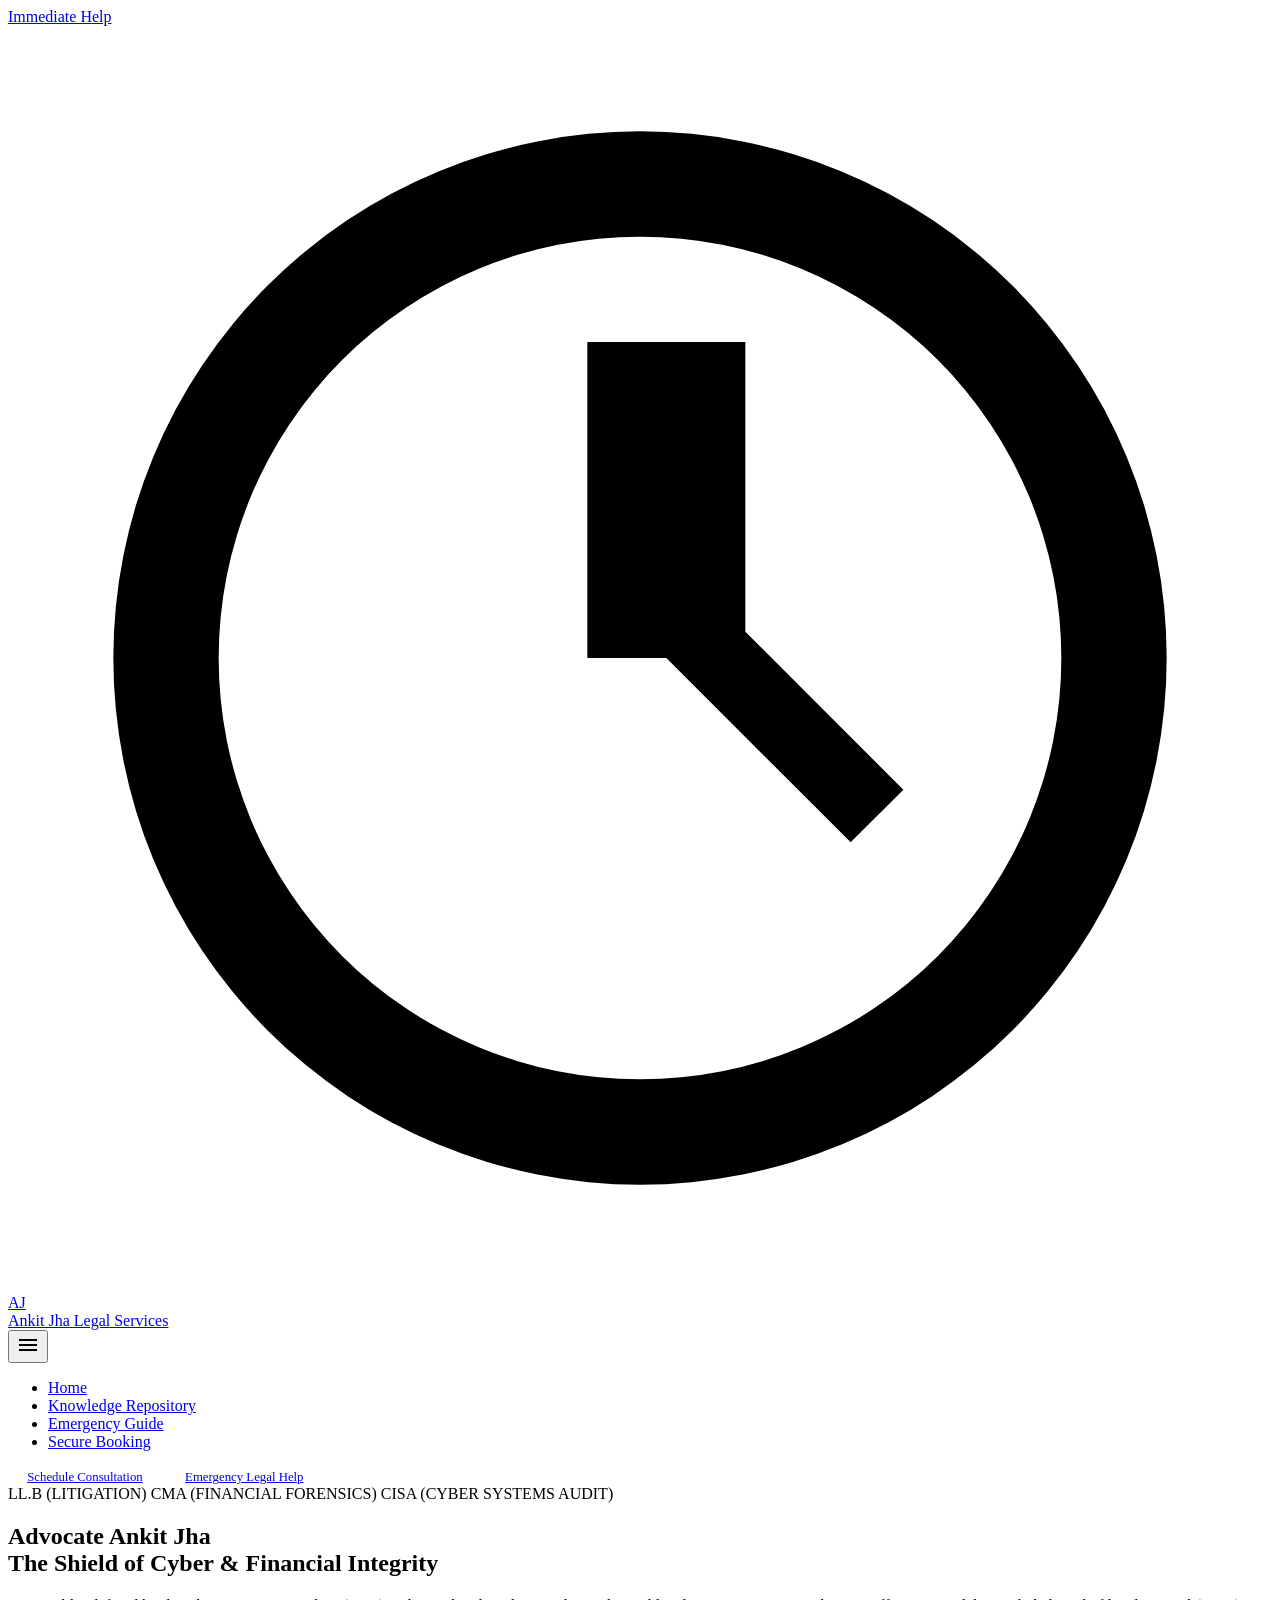
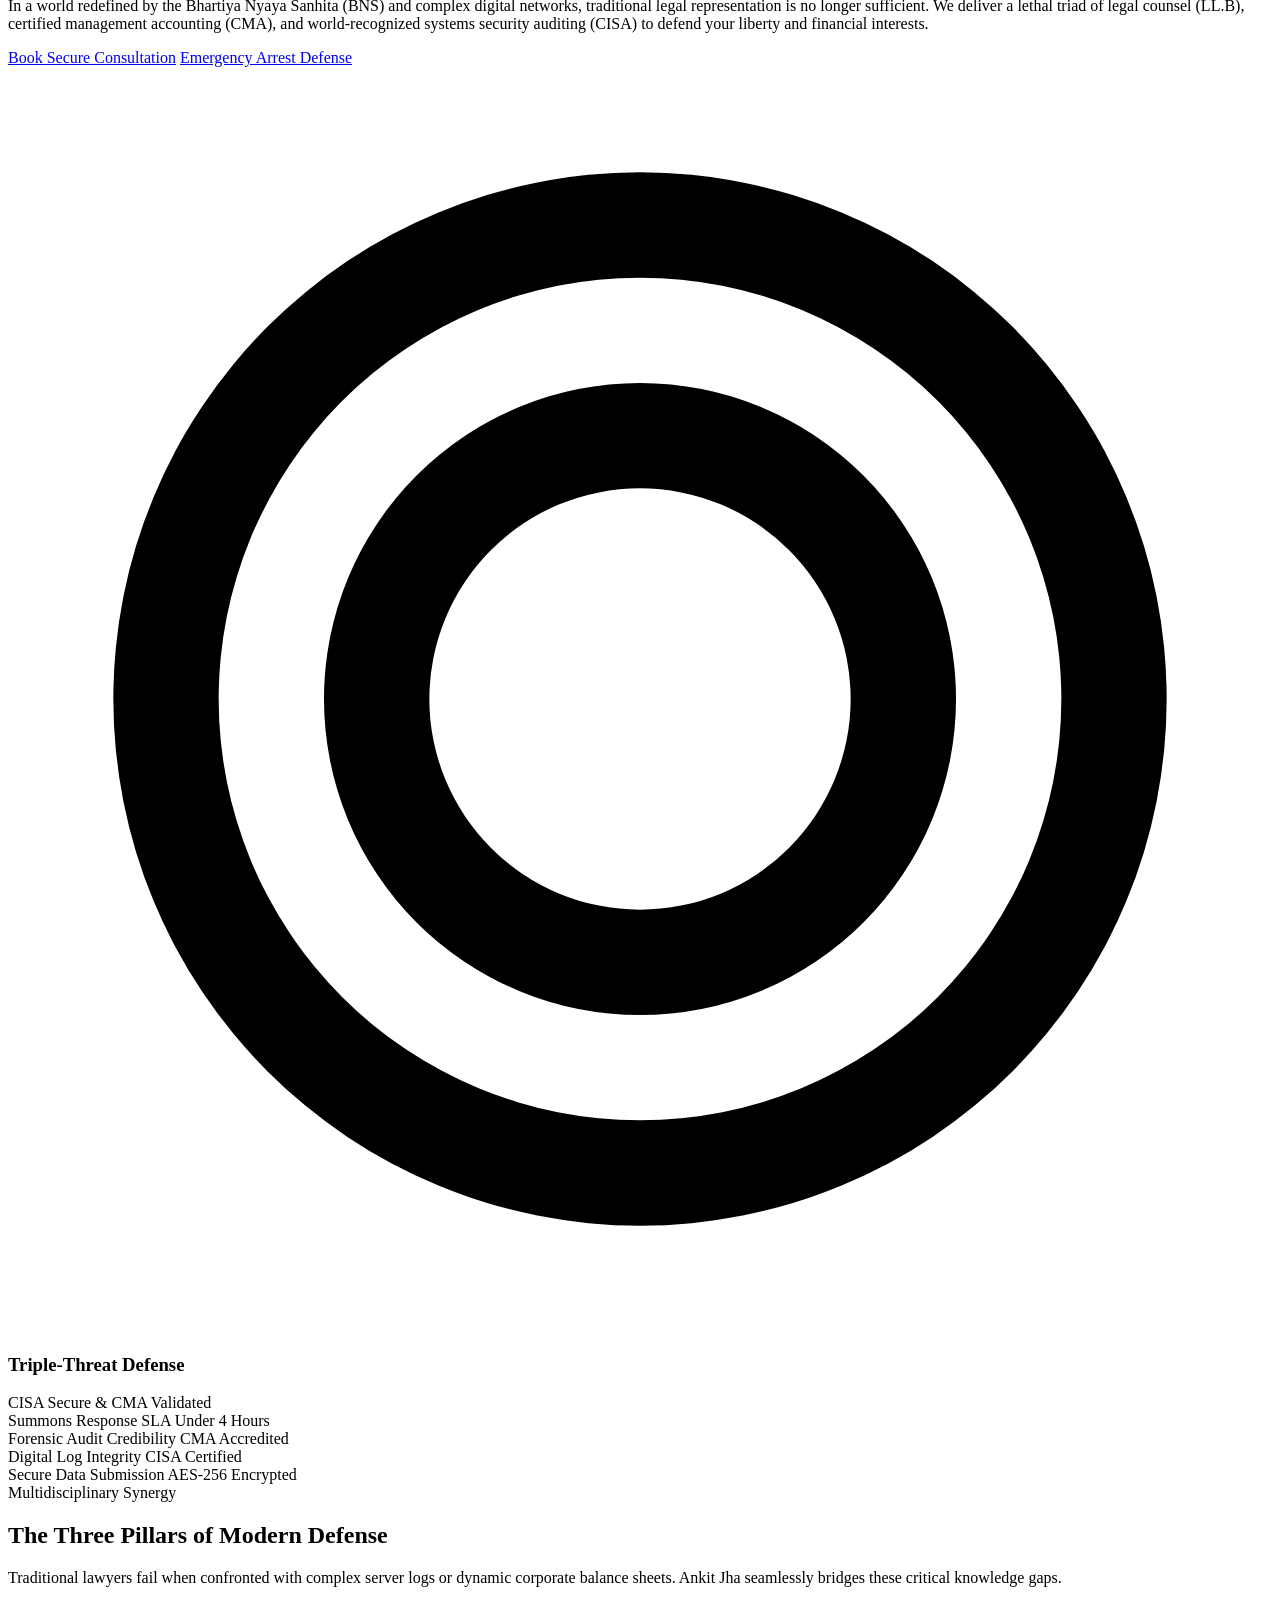
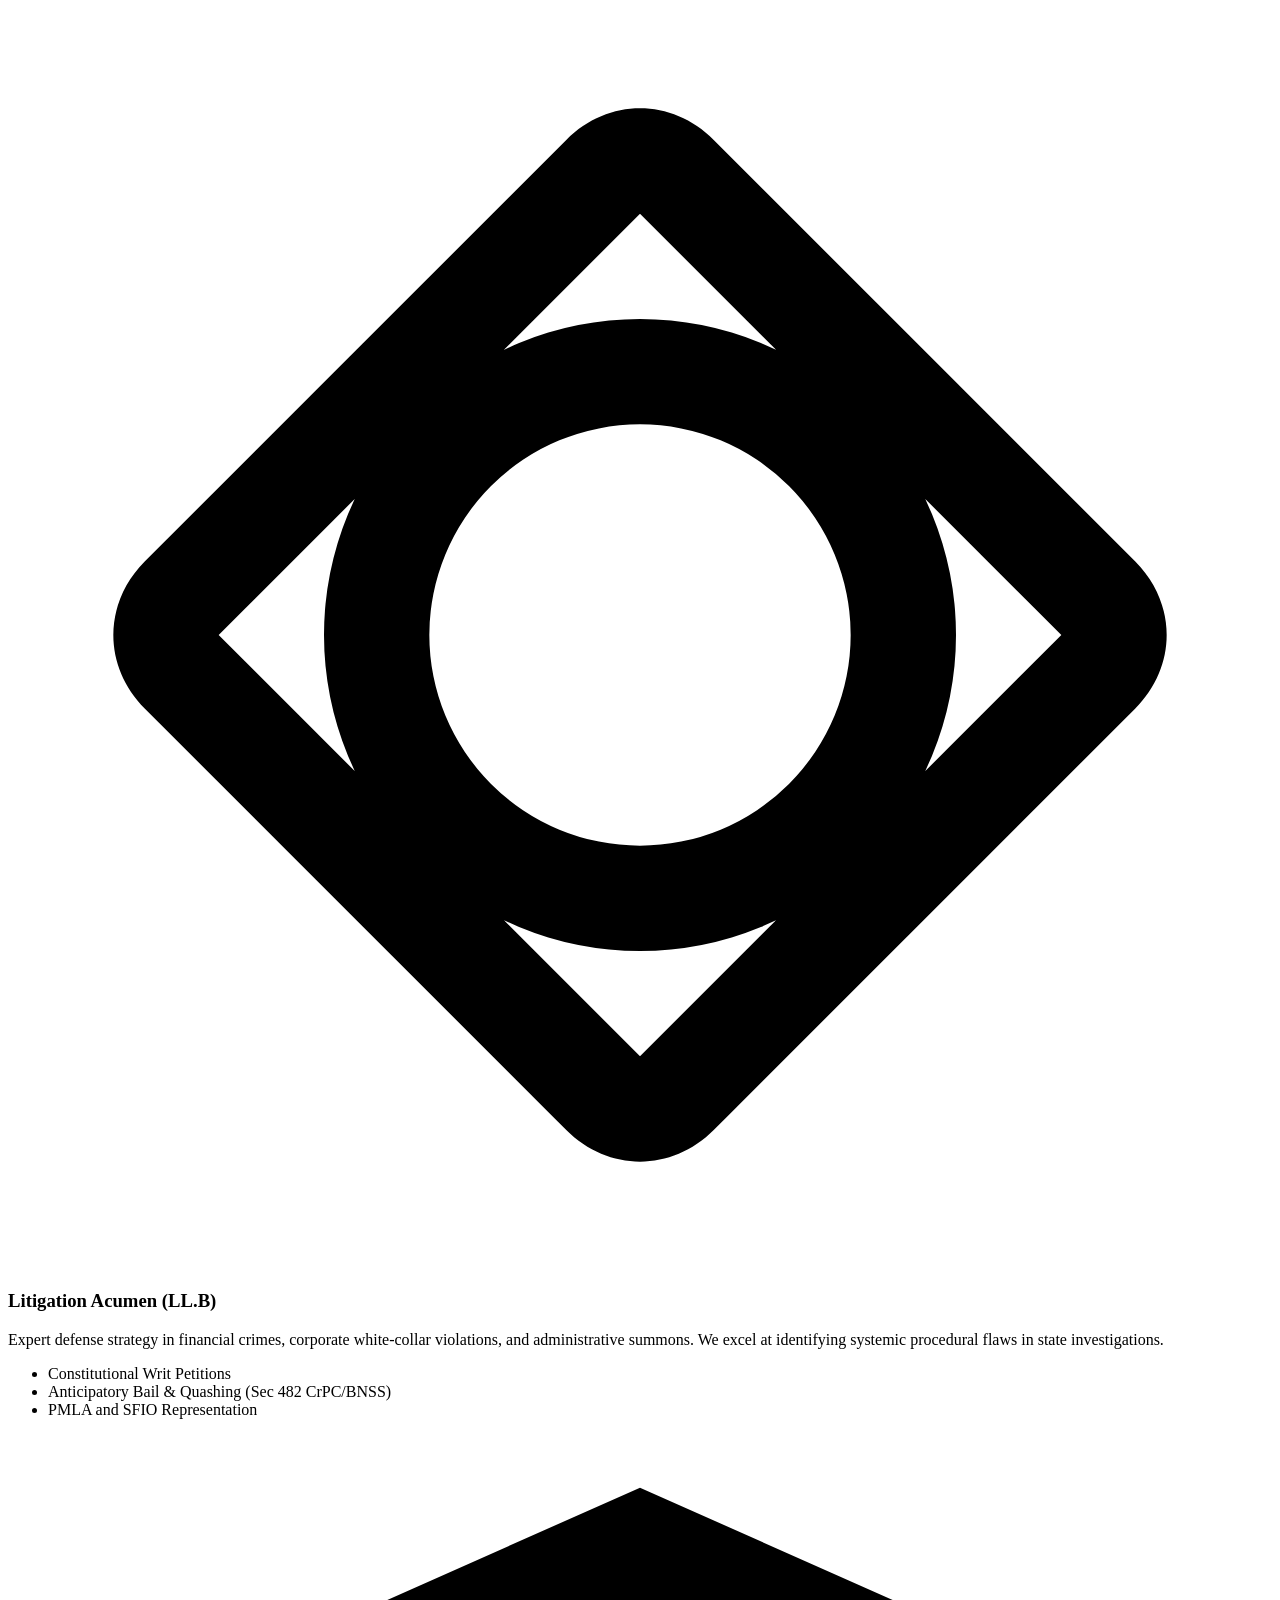
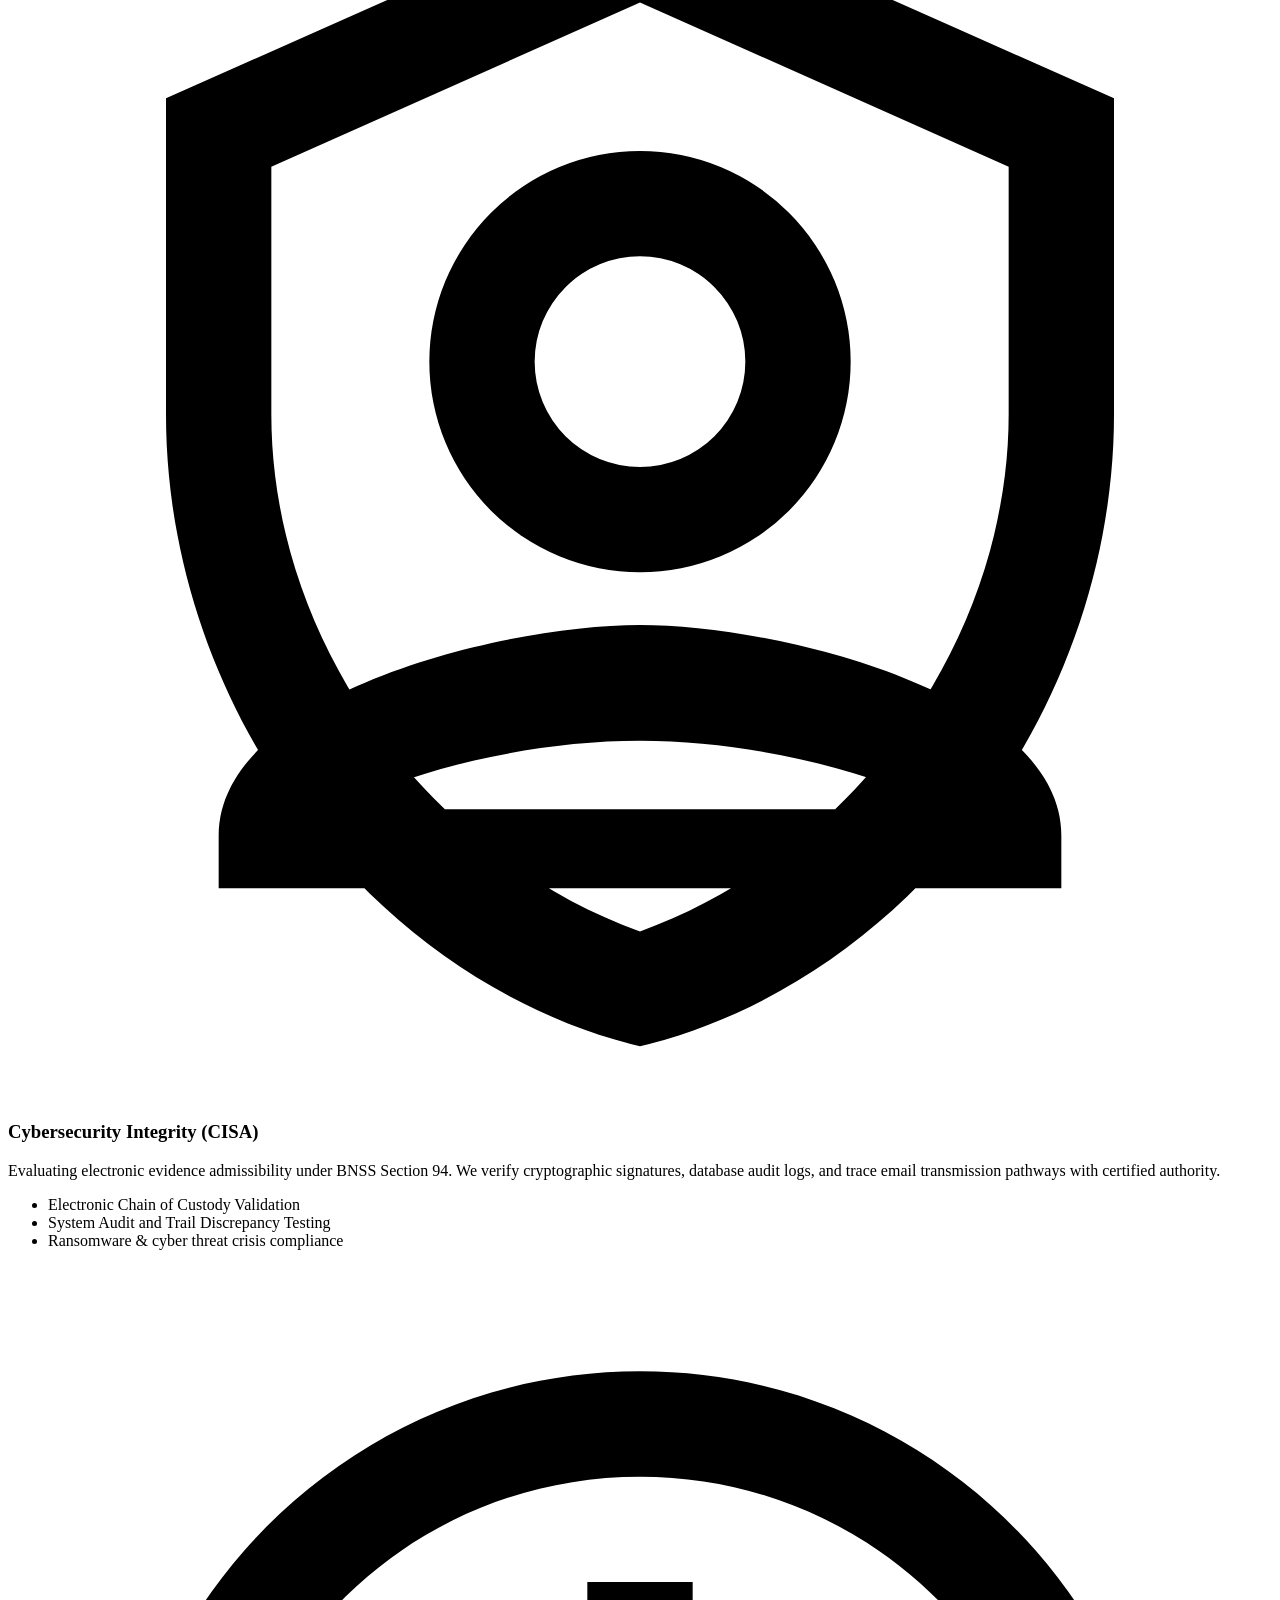
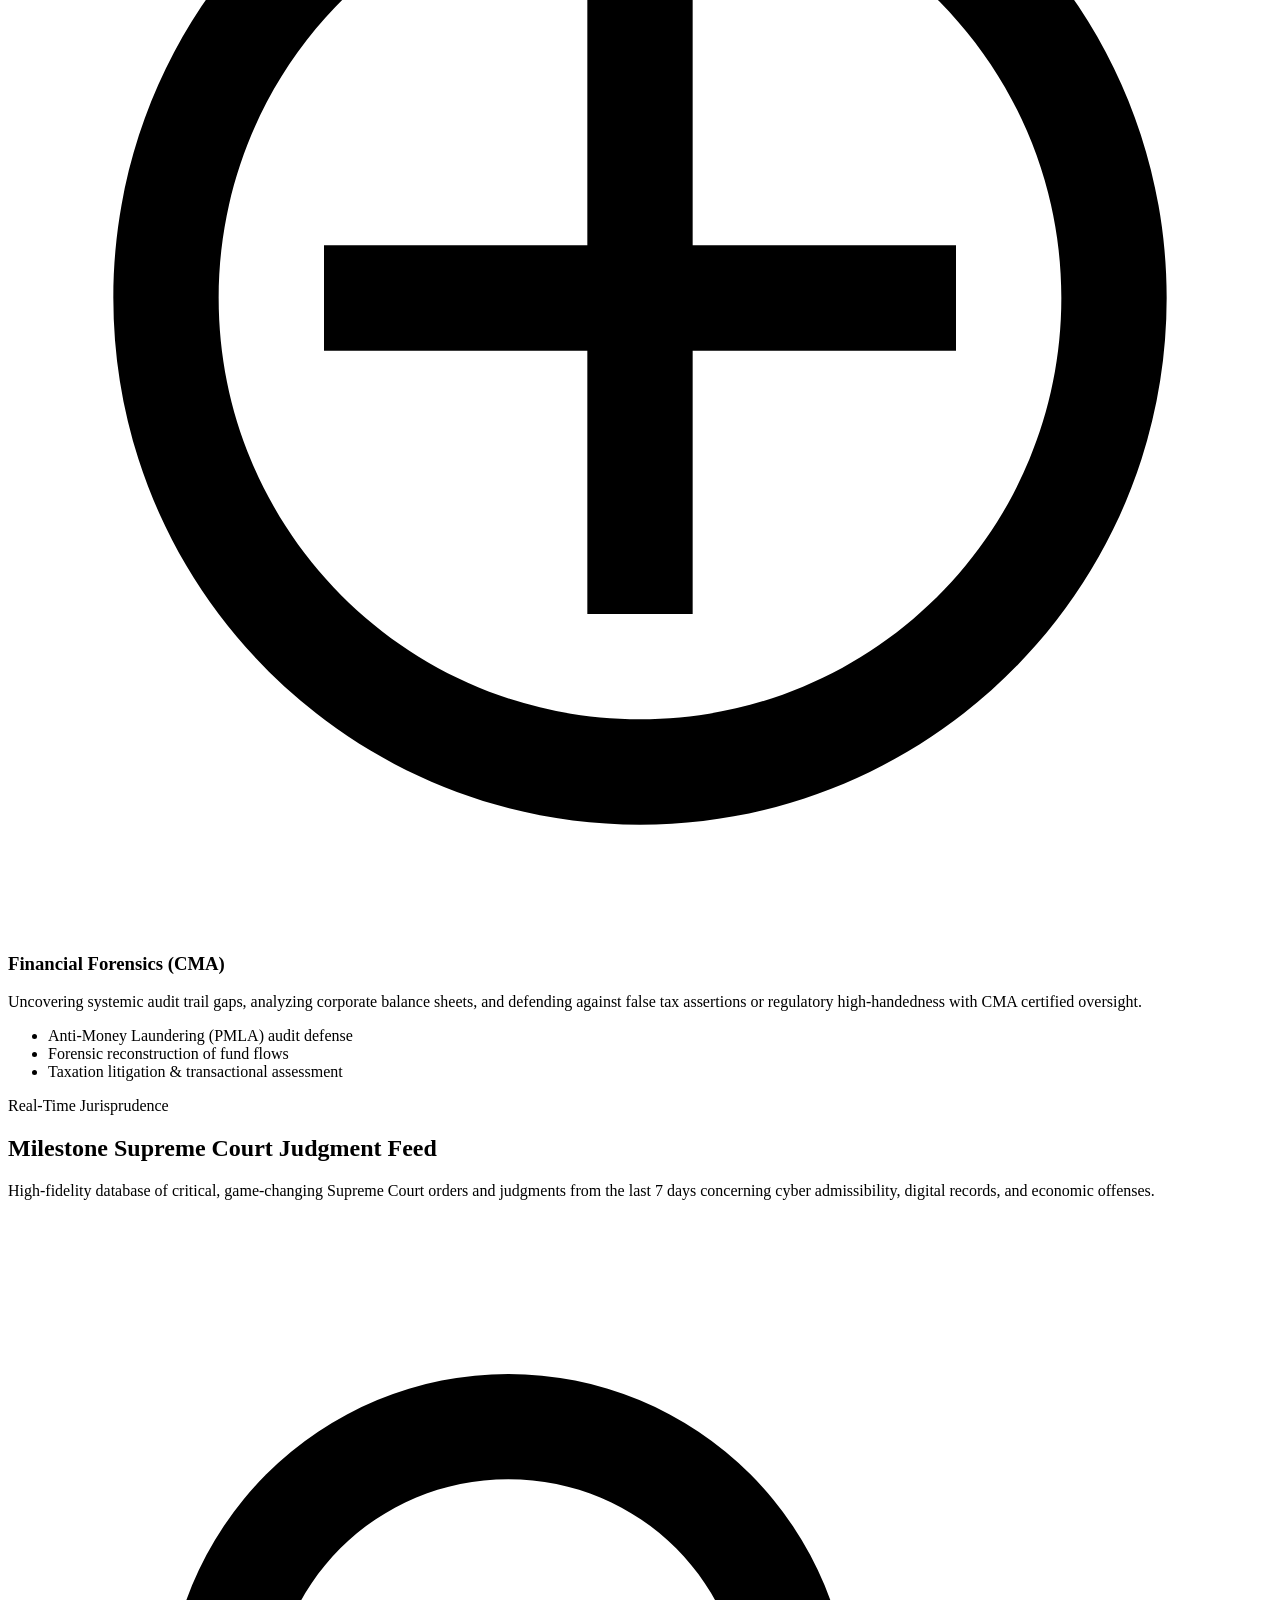
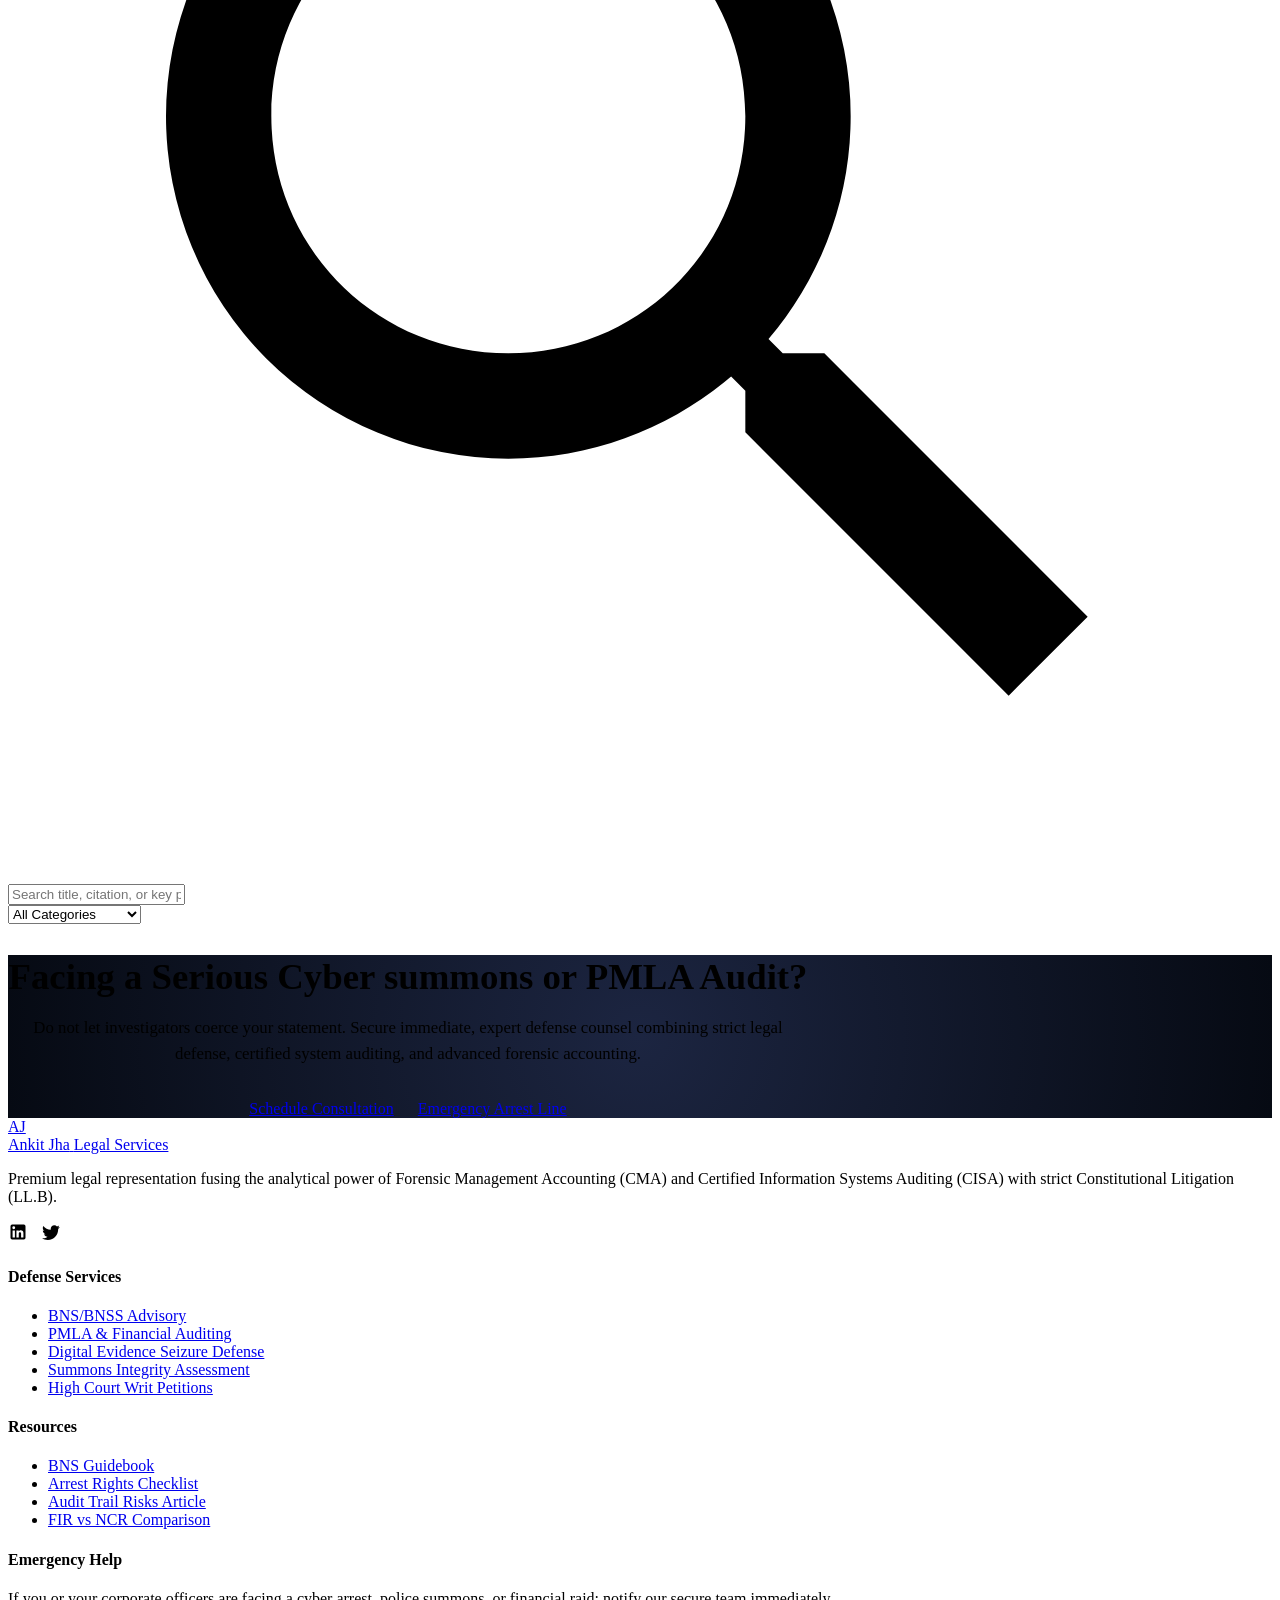
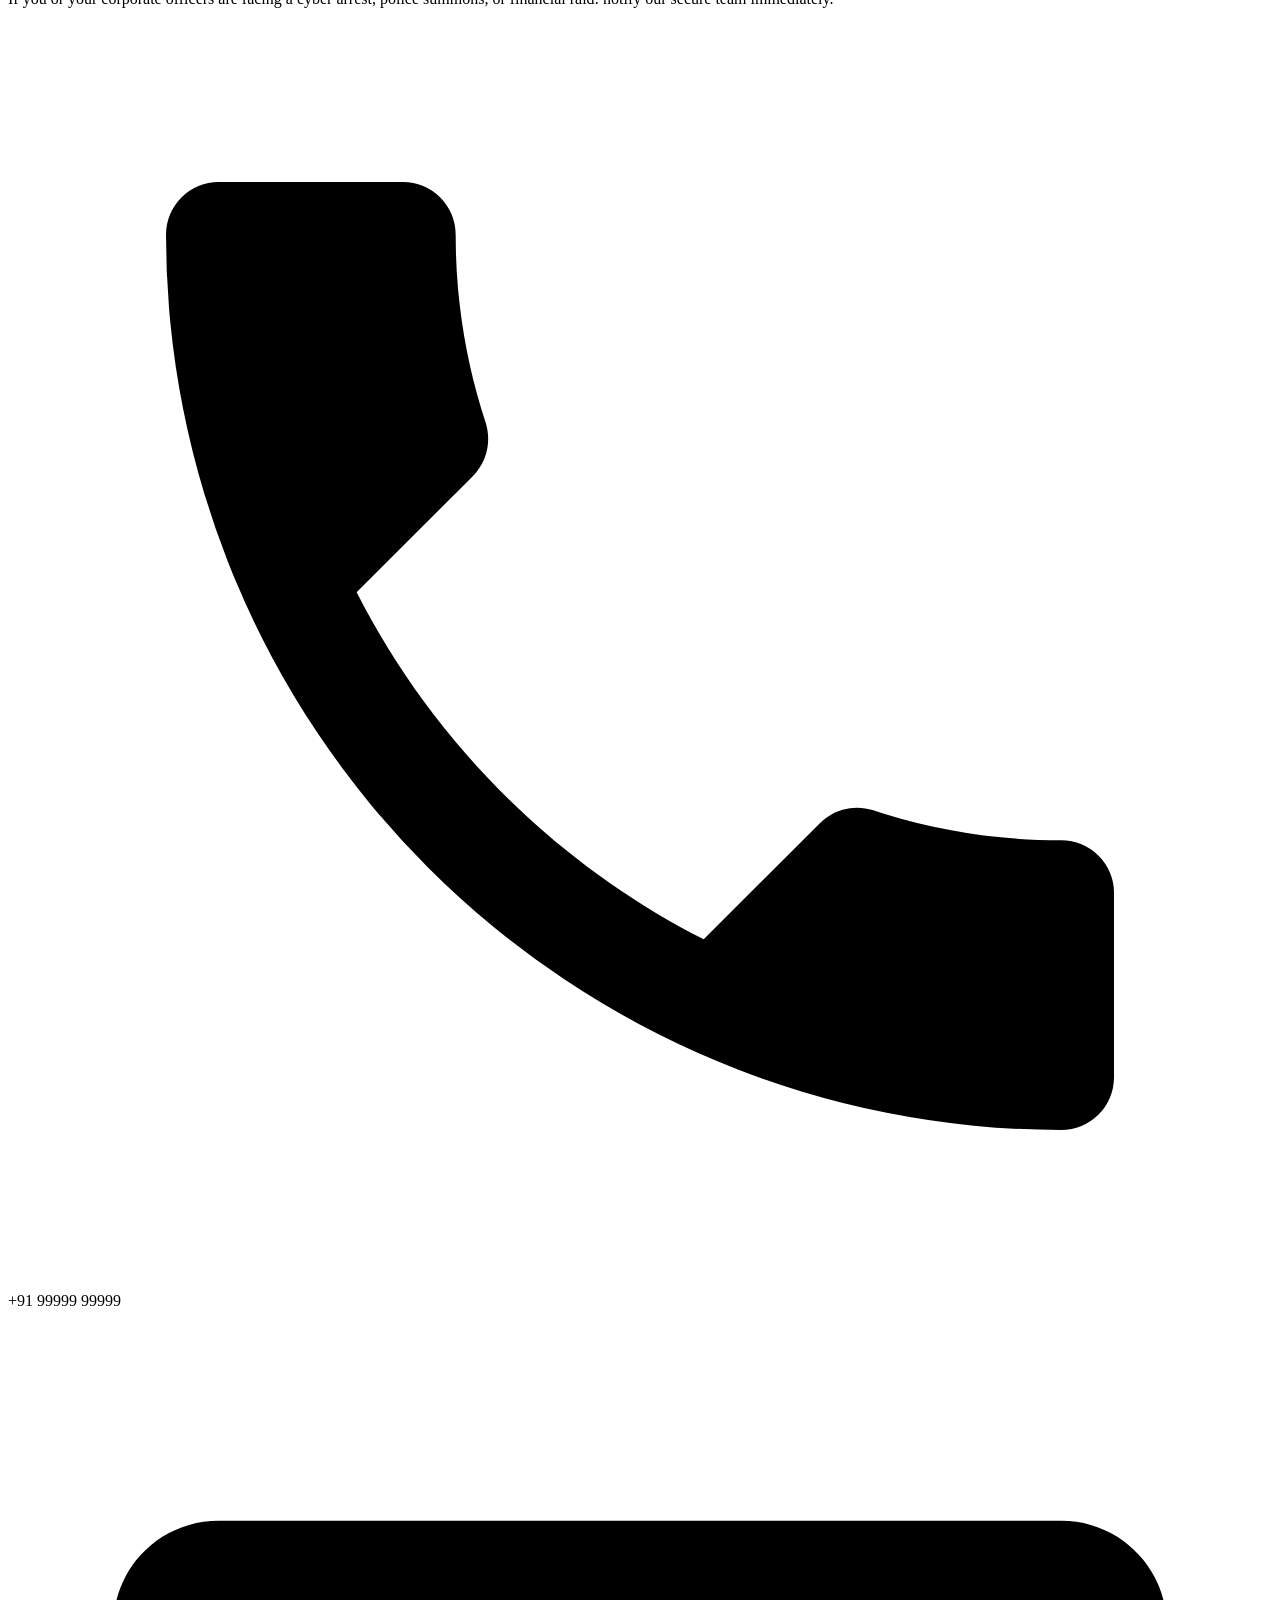
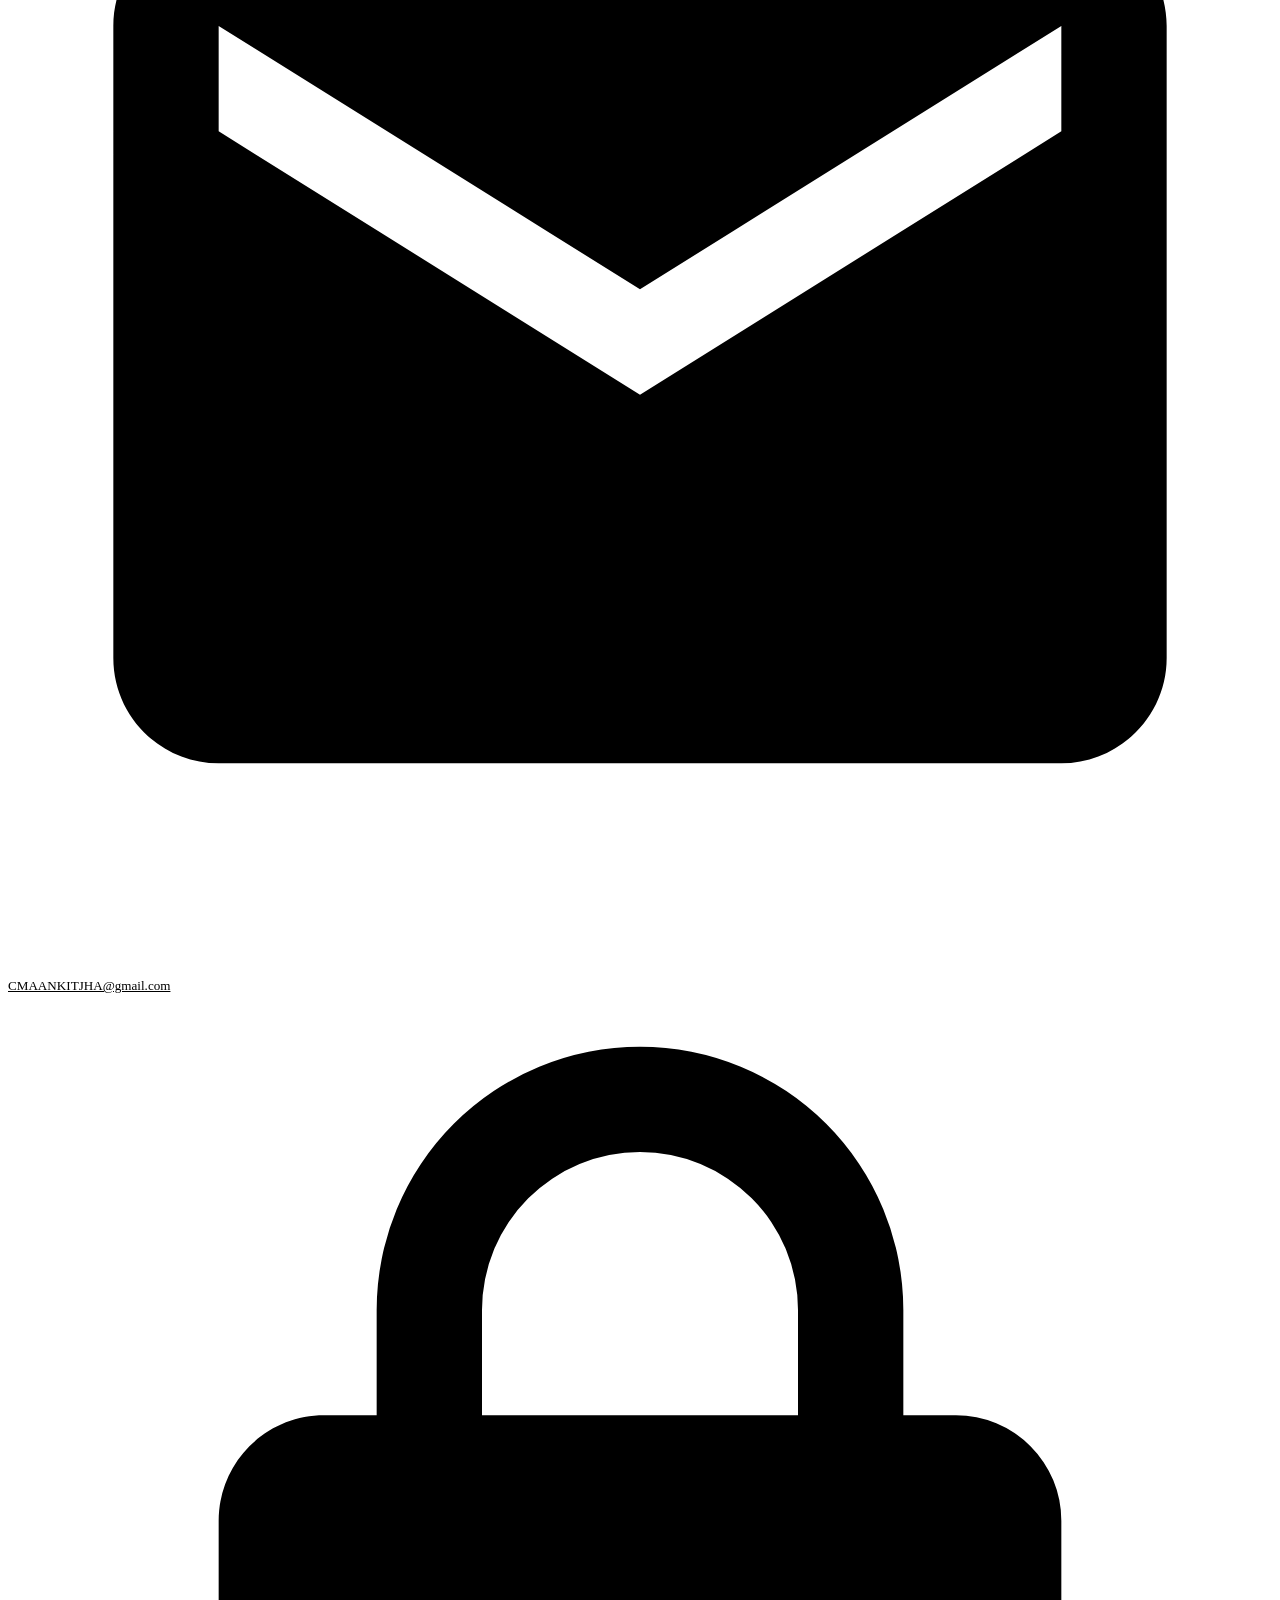
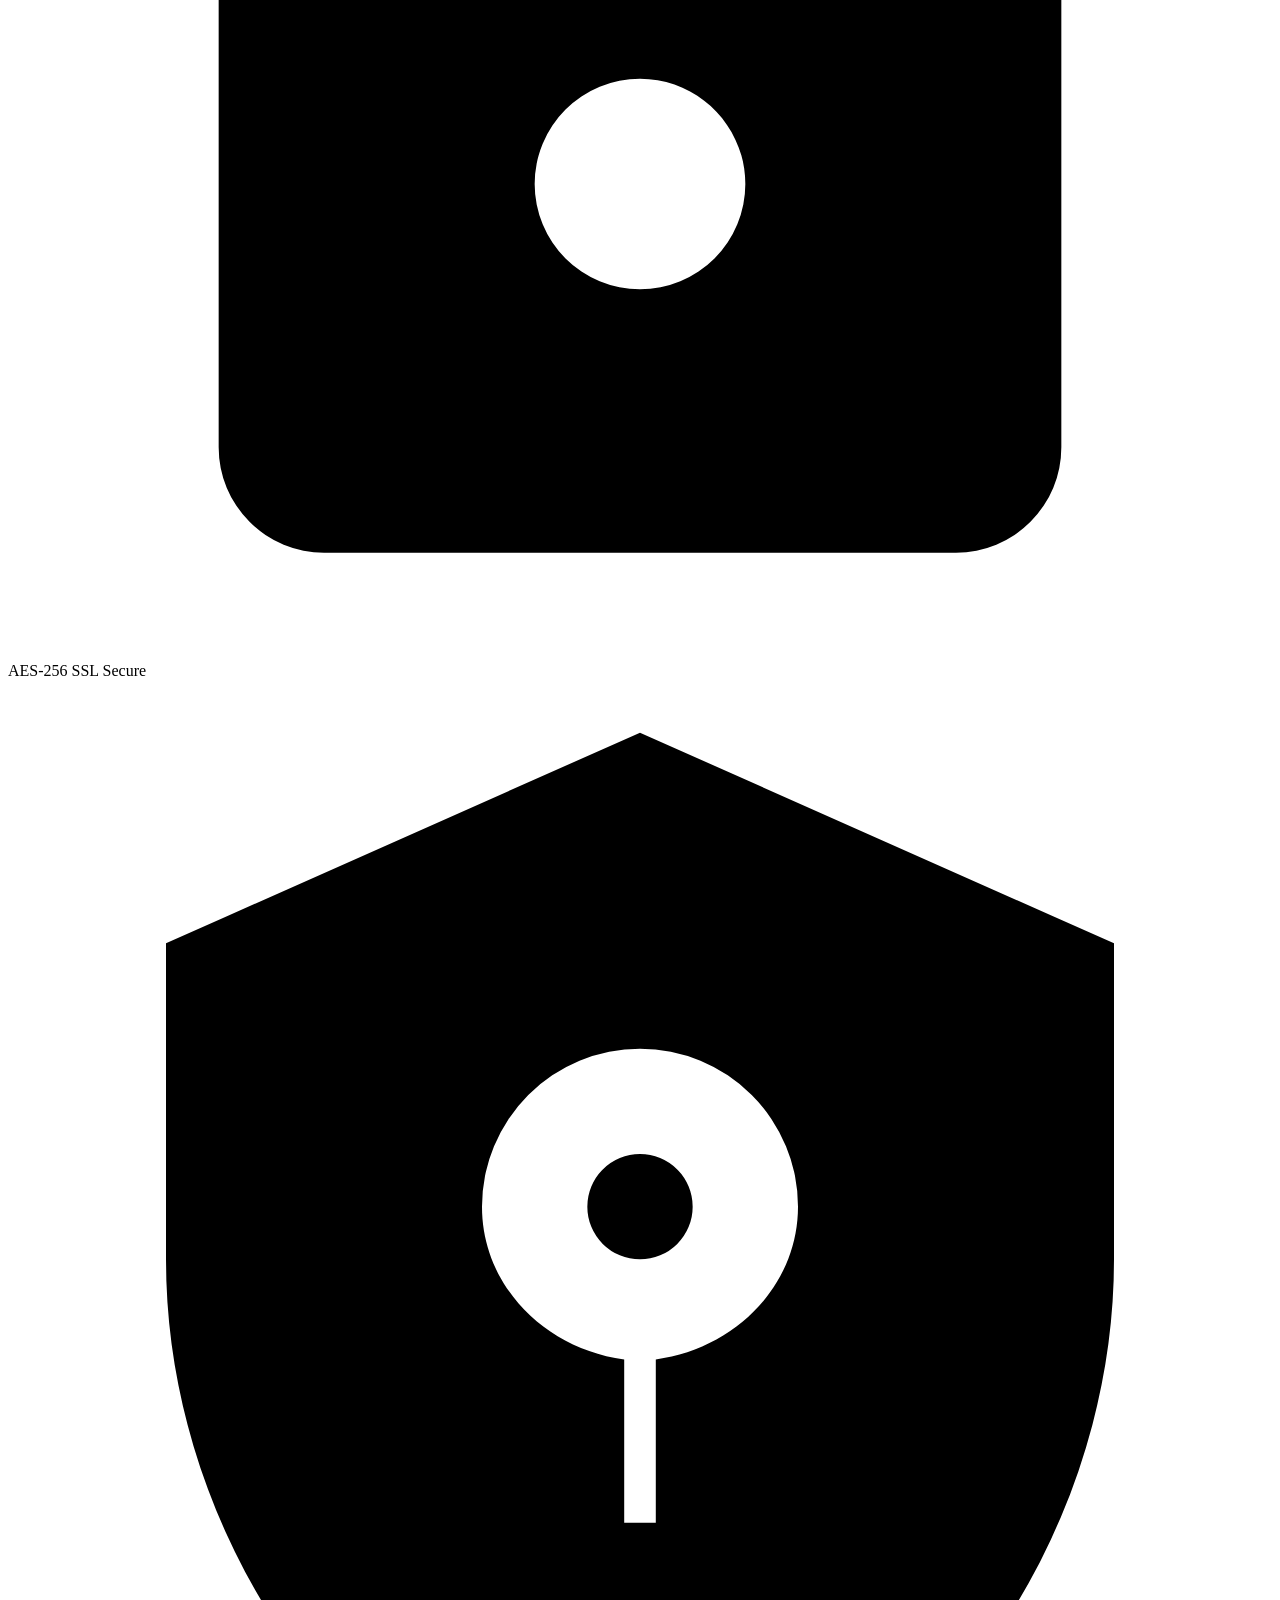
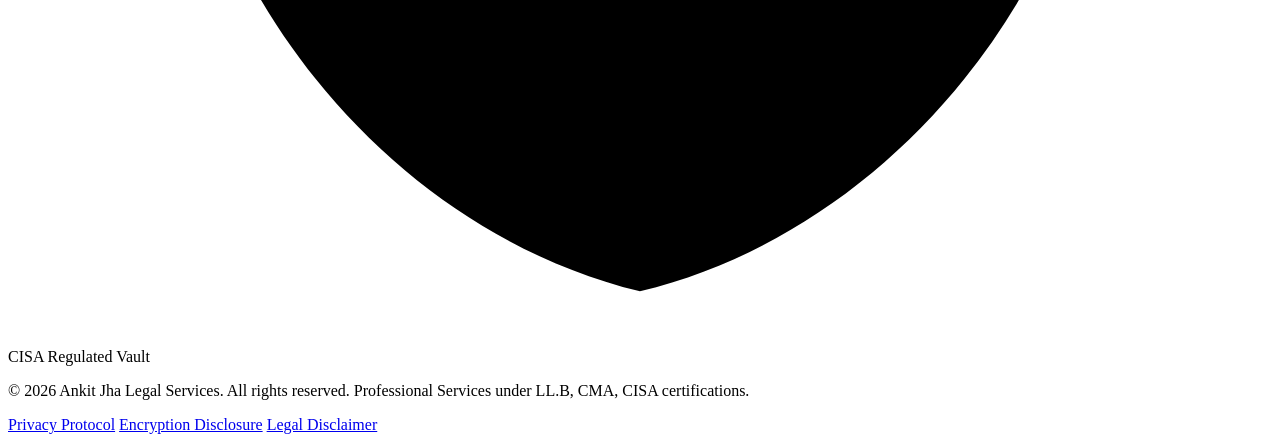
==== index.html @ 0c13d813 "Add files via upload" ====
<!DOCTYPE html>
<html lang="en">
<head>
  <meta charset="UTF-8">
  <meta name="viewport" content="width=device-width, initial-scale=1.0">
  <title>Ankit Jha Legal Services | Multidisciplinary Cyber & Financial Defense</title>
  <meta name="description" content="Premium legal counsel bridging litigation expertise, financial forensic accounting, and high-level cybersecurity compliance (LL.B, CMA, CISA). Specializing in BNS/BNSS, economic offenses, and digital evidence.">
  <link rel="stylesheet" href="assets/css/variables.css">
  <link rel="stylesheet" href="assets/css/styles.css">
</head>
<body>

  <!-- Floating Emergency Panic Button -->
  <a href="emergency.html" class="floating-panic-button" aria-label="Emergency Legal Help">
    <span class="panic-tooltip">Immediate Help</span>
    <svg viewBox="0 0 24 24"><path d="M12,2A10,10 0 0,0 2,12A10,10 0 0,0 12,22A10,10 0 0,0 22,12A10,10 0 0,0 12,2M12,4A8,8 0 0,1 20,12A8,8 0 0,1 12,20A8,8 0 0,1 4,12A8,8 0 0,1 12,4M11,6V12H12.5L16,15.5L17,14.5L14,11.5V6H11Z"/></svg>
  </a>

  <!-- Sticky Header -->
  <header class="site-header">
    <div class="header-container">
      <a href="index.html" class="brand">
        <div class="brand-crest">AJ</div>
        <div class="brand-text">
          <span class="brand-name">Ankit Jha</span>
          <span class="brand-subtext">Legal Services</span>
        </div>
      </a>

      <button class="menu-toggle" aria-label="Toggle Navigation">
        <svg viewBox="0 0 24 24" style="width:24px;height:24px;fill:currentColor"><path d="M3,6H21V8H3V6M3,11H21V13H3V11M3,16H21V18H3V16Z"/></svg>
      </button>

      <ul class="nav-menu">
        <li><a href="index.html" class="nav-link active">Home</a></li>
        <li><a href="resources.html" class="nav-link">Knowledge Repository</a></li>
        <li><a href="emergency.html" class="nav-link">Emergency Guide</a></li>
        <li><a href="contact.html" class="nav-link">Secure Booking</a></li>
      </ul>

      <div class="header-cta">
        <a href="contact.html" class="btn btn-outline" style="padding: 0.6rem 1.2rem; font-size: 0.8rem;">Schedule Consultation</a>
        <a href="emergency.html" class="btn btn-emergency" style="padding: 0.6rem 1.2rem; font-size: 0.8rem;">Emergency Legal Help</a>
      </div>
    </div>
  </header>

  <!-- Hero Section -->
  <section class="hero">
    <div class="hero-grid">
      <div class="hero-content">
        <div class="hero-credentials">
          <span class="credential-tag">LL.B (LITIGATION)</span>
          <span class="credential-tag cma">CMA (FINANCIAL FORENSICS)</span>
          <span class="credential-tag">CISA (CYBER SYSTEMS AUDIT)</span>
        </div>
        <h1>Advocate Ankit Jha<br><span class="highlight">The Shield of Cyber & Financial Integrity</span></h1>
        <p class="hero-tagline">
          In a world redefined by the Bhartiya Nyaya Sanhita (BNS) and complex digital networks, traditional legal representation is no longer sufficient. We deliver a lethal triad of legal counsel (LL.B), certified management accounting (CMA), and world-recognized systems security auditing (CISA) to defend your liberty and financial interests.
        </p>
        <div class="hero-ctas">
          <a href="contact.html" class="btn btn-gold">Book Secure Consultation</a>
          <a href="emergency.html" class="btn btn-outline">Emergency Arrest Defense</a>
        </div>
      </div>

      <div class="hero-badge-panel">
        <div class="badge-card">
          <div class="badge-seal">
            <svg viewBox="0 0 24 24">
              <path d="M12,2A10,10 0 0,0 2,12A10,10 0 0,0 12,22A10,10 0 0,0 22,12A10,10 0 0,0 12,2M12,4A8,8 0 0,1 20,12A8,8 0 0,1 12,20A8,8 0 0,1 4,12A8,8 0 0,1 12,4M12,6A6,6 0 0,0 6,12A6,6 0 0,0 12,18A6,6 0 0,0 18,12A6,6 0 0,0 12,6M12,8A4,4 0 0,1 16,12A4,4 0 0,1 12,16A4,4 0 0,1 8,12A4,4 0 0,1 12,8Z"/>
            </svg>
            <h3 class="badge-title">Triple-Threat Defense</h3>
            <span class="badge-subtitle">CISA Secure & CMA Validated</span>
          </div>
          <div class="badge-metrics">
            <div class="metric-row">
              <span class="metric-label">Summons Response SLA</span>
              <span class="metric-value cyan-glow">Under 4 Hours</span>
            </div>
            <div class="metric-row">
              <span class="metric-label">Forensic Audit Credibility</span>
              <span class="metric-value">CMA Accredited</span>
            </div>
            <div class="metric-row">
              <span class="metric-label">Digital Log Integrity</span>
              <span class="metric-value">CISA Certified</span>
            </div>
            <div class="metric-row">
              <span class="metric-label">Secure Data Submission</span>
              <span class="metric-value cyan-glow">AES-256 Encrypted</span>
            </div>
          </div>
        </div>
      </div>
    </div>
  </section>

  <!-- The Synergy Shield Section -->
  <section class="section-padding container">
    <div class="section-header">
      <span class="section-subtitle">Multidisciplinary Synergy</span>
      <h2 class="section-title">The Three Pillars of Modern Defense</h2>
      <p class="section-desc">Traditional lawyers fail when confronted with complex server logs or dynamic corporate balance sheets. Ankit Jha seamlessly bridges these critical knowledge gaps.</p>
    </div>

    <div class="synergy-grid">
      <!-- Pillar 1 -->
      <div class="synergy-card">
        <div class="synergy-icon">
          <svg viewBox="0 0 24 24"><path d="M12,2C11.5,2 11,2.2 10.6,2.6L2.6,10.6C1.8,11.4 1.8,12.6 2.6,13.4L10.6,21.4C11,21.8 11.5,22 12,22C12.5,22 13,21.8 13.4,21.4L21.4,13.4C22.2,12.6 22.2,11.4 21.4,10.6L13.4,2.6C13,2.2 12.5,2 12,2M12,4L20,12L12,20L4,12L12,4M12,6A6,6 0 0,0 6,12A6,6 0 0,0 12,18A6,6 0 0,0 18,12A6,6 0 0,0 12,6M12,8A4,4 0 0,1 16,12A4,4 0 0,1 12,16A4,4 0 0,1 8,12A4,4 0 0,1 12,8Z"/></svg>
        </div>
        <h3>Litigation Acumen (LL.B)</h3>
        <p>Expert defense strategy in financial crimes, corporate white-collar violations, and administrative summons. We excel at identifying systemic procedural flaws in state investigations.</p>
        <ul class="synergy-list">
          <li>Constitutional Writ Petitions</li>
          <li>Anticipatory Bail & Quashing (Sec 482 CrPC/BNSS)</li>
          <li>PMLA and SFIO Representation</li>
        </ul>
      </div>

      <!-- Pillar 2 -->
      <div class="synergy-card cyber-defense">
        <div class="synergy-icon">
          <svg viewBox="0 0 24 24"><path d="M12,1L3,5V11C3,16.55 6.84,21.74 12,23C17.16,21.74 21,16.55 21,11V5L12,1M12,3.18L19,6.3V11C19,15.19 16.19,19.29 12,20.82C7.81,19.29 5,15.19 5,11V6.3L12,3.18M12,6A4,4 0 0,0 8,10A4,4 0 0,0 12,14A4,4 0 0,0 16,10A4,4 0 0,0 12,6M12,8A2,2 0 0,1 14,10A2,2 0 0,1 12,12A2,2 0 0,1 10,10A2,2 0 0,1 12,8M12,15C9.33,15 4,16.34 4,19V20H20V19C20,16.34 14.67,15 12,15M6.24,18.5C7.54,17.79 9.87,17.2 12,17.2C14.13,17.2 16.46,17.79 17.76,18.5H6.24Z"/></svg>
        </div>
        <h3>Cybersecurity Integrity (CISA)</h3>
        <p>Evaluating electronic evidence admissibility under BNSS Section 94. We verify cryptographic signatures, database audit logs, and trace email transmission pathways with certified authority.</p>
        <ul class="synergy-list">
          <li>Electronic Chain of Custody Validation</li>
          <li>System Audit and Trail Discrepancy Testing</li>
          <li>Ransomware & cyber threat crisis compliance</li>
        </ul>
      </div>

      <!-- Pillar 3 -->
      <div class="synergy-card">
        <div class="synergy-icon">
          <svg viewBox="0 0 24 24"><path d="M12,2C6.48,2 2,6.48 2,12C2,17.52 6.48,22 12,22C17.52,22 22,17.52 22,12C22,6.48 17.52,2 12,2M12,4C16.42,4 20,7.58 20,12C20,16.42 16.42,20 12,20C7.58,20 4,16.42 4,12C4,7.58 7.58,4 12,4M11,6V11H6V13H11V18H13V13H18V11H13V6H11Z"/></svg>
        </div>
        <h3>Financial Forensics (CMA)</h3>
        <p>Uncovering systemic audit trail gaps, analyzing corporate balance sheets, and defending against false tax assertions or regulatory high-handedness with CMA certified oversight.</p>
        <ul class="synergy-list">
          <li>Anti-Money Laundering (PMLA) audit defense</li>
          <li>Forensic reconstruction of fund flows</li>
          <li>Taxation litigation & transactional assessment</li>
        </ul>
      </div>
    </div>
  </section>

  <!-- Live Supreme Court Judgments Feed -->
  <section class="section-padding judgment-section">
    <div class="container">
      <div class="section-header">
        <span class="section-subtitle">Real-Time Jurisprudence</span>
        <h2 class="section-title">Milestone Supreme Court Judgment Feed</h2>
        <p class="section-desc">High-fidelity database of critical, game-changing Supreme Court orders and judgments from the last 7 days concerning cyber admissibility, digital records, and economic offenses.</p>
      </div>

      <!-- Search & Filters -->
      <div class="feed-controls">
        <div class="feed-search-wrapper">
          <svg class="feed-search-icon" viewBox="0 0 24 24"><path d="M9.5,3A6.5,6.5 0 0,1 16,9.5C16,11.11 15.41,12.59 14.44,13.73L14.71,14H15.5L20.5,19L19,20.5L14,15.5V14.71L13.73,14.44C12.59,15.41 11.11,16 9.5,16A6.5,6.5 0 0,1 3,9.5A6.5,6.5 0 0,1 9.5,3M9.5,5C7,5 5,7 5,9.5C5,12 7,14 9.5,14C12,14 14,12 14,9.5C14,7 12,5 9.5,5Z"/></svg>
          <input type="text" id="sc-search" class="feed-search" placeholder="Search title, citation, or key phrases (e.g. 'BNSS', 'Section 94')...">
        </div>
        <select id="sc-category-filter" class="feed-filter">
          <option value="All">All Categories</option>
          <option value="BNS/BNSS">BNS / BNSS</option>
          <option value="Cyber">Cyber Security</option>
          <option value="Financial">Financial Offenses</option>
        </select>
      </div>

      <!-- Result Cards Grid -->
      <div class="judgments-grid" id="sc-judgments-container">
        <!-- Rendered Dynamically by Javascript -->
      </div>
    </div>
  </section>

  <!-- CTA Banner Section -->
  <section class="section-padding" style="background: radial-gradient(circle, #1C2541 0%, #060A13 100%); text-align: center; border-top: 1px solid var(--color-border-glass);">
    <div class="container" style="max-width: 800px;">
      <h2 style="font-size: 2.3rem; margin-bottom: 1rem;">Facing a Serious Cyber summons or PMLA Audit?</h2>
      <p style="color: var(--color-text-silver); font-size: 1.05rem; margin-bottom: 2rem; line-height: 1.6;">
        Do not let investigators coerce your statement. Secure immediate, expert defense counsel combining strict legal defense, certified system auditing, and advanced forensic accounting.
      </p>
      <div style="display: flex; justify-content: center; gap: 1.5rem; flex-wrap: wrap;">
        <a href="contact.html" class="btn btn-gold">Schedule Consultation</a>
        <a href="emergency.html" class="btn btn-emergency">Emergency Arrest Line</a>
      </div>
    </div>
  </section>

  <!-- Premium Footer -->
  <footer class="site-footer">
    <div class="footer-grid">
      <div class="footer-col footer-about">
        <a href="index.html" class="brand">
          <div class="brand-crest">AJ</div>
          <div class="brand-text">
            <span class="brand-name">Ankit Jha</span>
            <span class="brand-subtext">Legal Services</span>
          </div>
        </a>
        <p>Premium legal representation fusing the analytical power of Forensic Management Accounting (CMA) and Certified Information Systems Auditing (CISA) with strict Constitutional Litigation (LL.B).</p>
        <div style="display:flex; gap: 0.8rem;">
          <a href="#" style="color:var(--color-text-muted);"><svg style="width:20px;height:20px;fill:currentColor" viewBox="0 0 24 24"><path d="M19,3A2,2 0 0,1 21,5V19A2,2 0 0,1 19,21H5A2,2 0 0,1 3,19V5A2,2 0 0,1 5,3H19M18.5,18.5V13.2A3.26,3.26 0 0,0 15.24,9.94C14.39,9.94 13.4,10.46 12.92,11.24V10.13H10.13V18.5H12.92V13.57C12.92,12.8 13.54,12.17 14.31,12.17A1.4,1.4 0 0,1 15.71,13.57V18.5H18.5M6.88,8.56A1.68,1.68 0 0,0 8.56,6.88C8.56,5.95 7.81,5.2 6.88,5.2A1.68,1.68 0 0,0 5.2,6.88C5.2,7.81 5.95,8.56 6.88,8.56M8.27,18.5V10.13H5.5V18.5H8.27Z"/></svg></a>
          <a href="#" style="color:var(--color-text-muted);"><svg style="width:20px;height:20px;fill:currentColor" viewBox="0 0 24 24"><path d="M22.46,6C21.69,6.35 20.86,6.58 20,6.69C20.88,6.16 21.56,5.32 21.88,4.31C21.05,4.81 20.13,5.16 19.16,5.36C18.37,4.5 17.26,4 16,4C13.59,4 11.64,5.95 11.64,8.35C11.64,8.7 11.69,9.03 11.76,9.36C8.14,9.18 4.93,7.44 2.78,4.8C2.39,5.47 2.17,6.25 2.17,7.08C2.17,8.6 2.94,9.95 4.12,10.74C3.4,10.72 2.73,10.53 2.16,10.21C2.16,10.22 2.16,10.24 2.16,10.27C2.16,12.4 3.67,14.18 5.67,14.58C5.3,14.68 4.91,14.73 4.51,14.73C4.23,14.73 3.96,14.7 3.69,14.65C4.25,16.39 5.86,17.66 7.78,17.7C6.28,18.87 4.39,19.57 2.33,19.57C1.98,19.57 1.63,19.55 1.29,19.51C3.24,20.77 5.55,21.5 8.05,21.5C16.17,21.5 20.61,14.78 20.61,8.94C20.61,8.75 20.61,8.56 20.6,8.37C21.46,7.75 22.2,6.93 22.46,6Z"/></svg></a>
        </div>
      </div>

      <div class="footer-col">
        <h4>Defense Services</h4>
        <ul class="footer-links">
          <li><a href="contact.html">BNS/BNSS Advisory</a></li>
          <li><a href="contact.html">PMLA & Financial Auditing</a></li>
          <li><a href="contact.html">Digital Evidence Seizure Defense</a></li>
          <li><a href="contact.html">Summons Integrity Assessment</a></li>
          <li><a href="contact.html">High Court Writ Petitions</a></li>
        </ul>
      </div>

      <div class="footer-col">
        <h4>Resources</h4>
        <ul class="footer-links">
          <li><a href="resources.html">BNS Guidebook</a></li>
          <li><a href="emergency.html">Arrest Rights Checklist</a></li>
          <li><a href="resources.html">Audit Trail Risks Article</a></li>
          <li><a href="emergency.html">FIR vs NCR Comparison</a></li>
        </ul>
      </div>

      <div class="footer-col footer-emergency-col">
        <h4>Emergency Help</h4>
        <p>If you or your corporate officers are facing a cyber arrest, police summons, or financial raid: notify our secure team immediately.</p>
        <div class="emergency-contact-box">
          <div class="emergency-contact-item gold">
            <svg viewBox="0 0 24 24"><path d="M6.62,10.79C8.06,13.62 10.38,15.94 13.21,17.38L15.41,15.18C15.69,14.9 16.08,14.82 16.43,14.93C17.55,15.3 18.75,15.5 20,15.5A1,1 0 0,1 21,16.5V20A1,1 0 0,1 20,21A17,17 0 0,1 3,4A1,1 0 0,1 4,3H7.5A1,1 0 0,1 8.5,4C8.5,5.25 8.7,6.45 9.07,7.57C9.18,7.92 9.1,8.31 8.82,8.59L6.62,10.79Z"/></svg>
            <span>+91 99999 99999</span>
          </div>
          <div class="emergency-contact-item" style="font-size:0.82rem;">
            <svg viewBox="0 0 24 24"><path d="M20,4H4C2.89,4 2,4.89 2,6V18C2,19.1 2.89,20 4,20H20C21.1,20 22,19.1 22,18V6C22,4.89 21.1,4 20,4M20,8L12,13L4,8V6L12,11L20,6V8Z"/></svg>
            <a href="mailto:CMAANKITJHA@gmail.com" style="color:inherit; word-break: break-all;">CMAANKITJHA@gmail.com</a>
          </div>
        </div>
        
        <!-- Trust Badge Seals -->
        <div class="security-seals">
          <div class="security-seal-badge cyber">
            <svg viewBox="0 0 24 24"><path d="M12,17A2,2 0 0,0 14,15C14,13.89 13.1,13 12,13A2,2 0 0,0 10,15A2,2 0 0,0 12,17M18,8A2,2 0 0,1 20,10V20A2,2 0 0,1 18,22H6A2,2 0 0,1 4,20V10C4,8.89 4.9,8 6,8H7V6A5,5 0 0,1 12,1A5,5 0 0,1 17,6V8H18M12,3A3,3 0 0,0 9,6V8H15V6A3,3 0 0,0 12,3Z"/></svg>
            <span>AES-256 SSL Secure</span>
          </div>
          <div class="security-seal-badge cisa">
            <svg viewBox="0 0 24 24"><path d="M12,1L3,5V11C3,16.55 6.84,21.74 12,23C17.16,21.74 21,16.55 21,11V5L12,1M12,7A3,3 0 0,1 15,10C15,11.5 13.8,12.7 12.3,12.9V16H11.7V12.9C10.2,12.7 9,11.5 9,10A3,3 0 0,1 12,7M12,9A1,1 0 0,0 11,10A1,1 0 0,0 12,11A1,1 0 0,0 13,10A1,1 0 0,0 12,9Z"/></svg>
            <span>CISA Regulated Vault</span>
          </div>
        </div>
      </div>
    </div>

    <div class="footer-bottom">
      <p>&copy; 2026 Ankit Jha Legal Services. All rights reserved. Professional Services under LL.B, CMA, CISA certifications.</p>
      <div class="footer-bottom-links">
        <a href="#">Privacy Protocol</a>
        <a href="#">Encryption Disclosure</a>
        <a href="#">Legal Disclaimer</a>
      </div>
    </div>
  </footer>

  <script src="assets/js/main.js"></script>
</body>
</html>
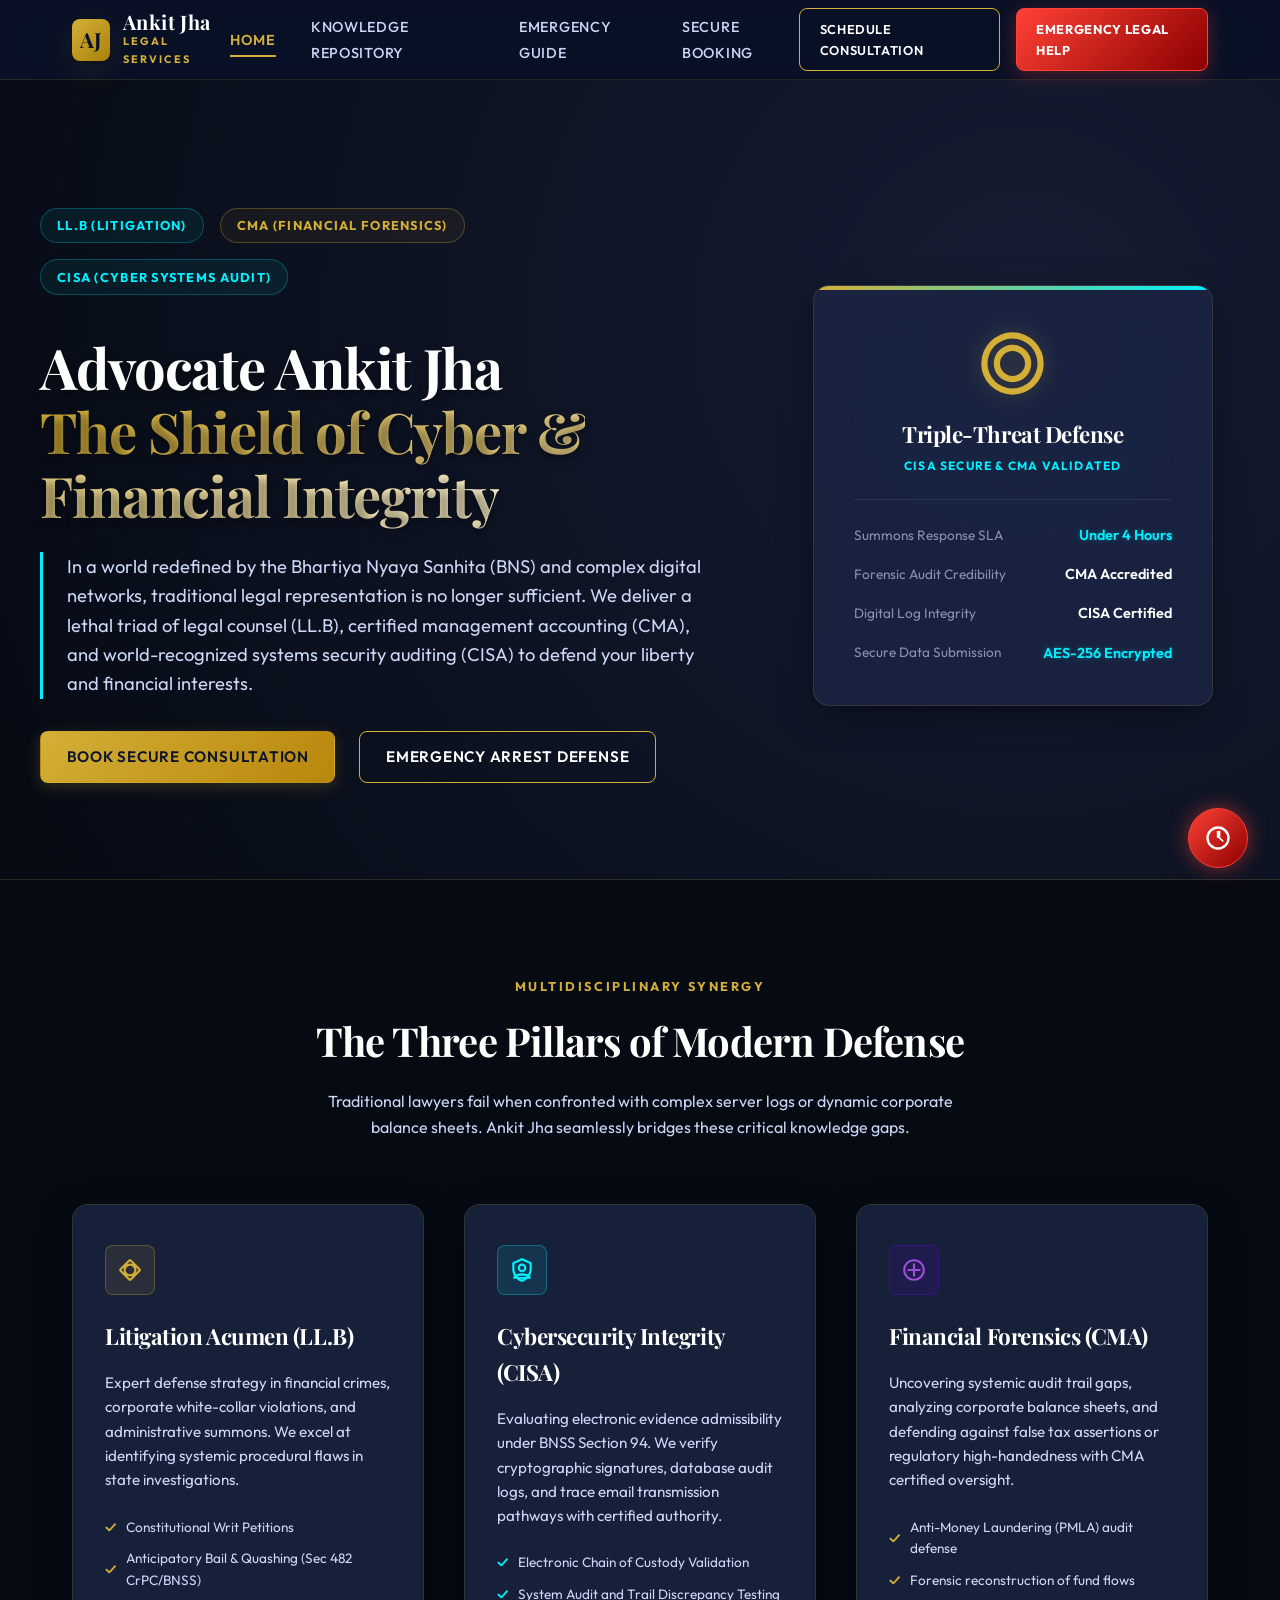
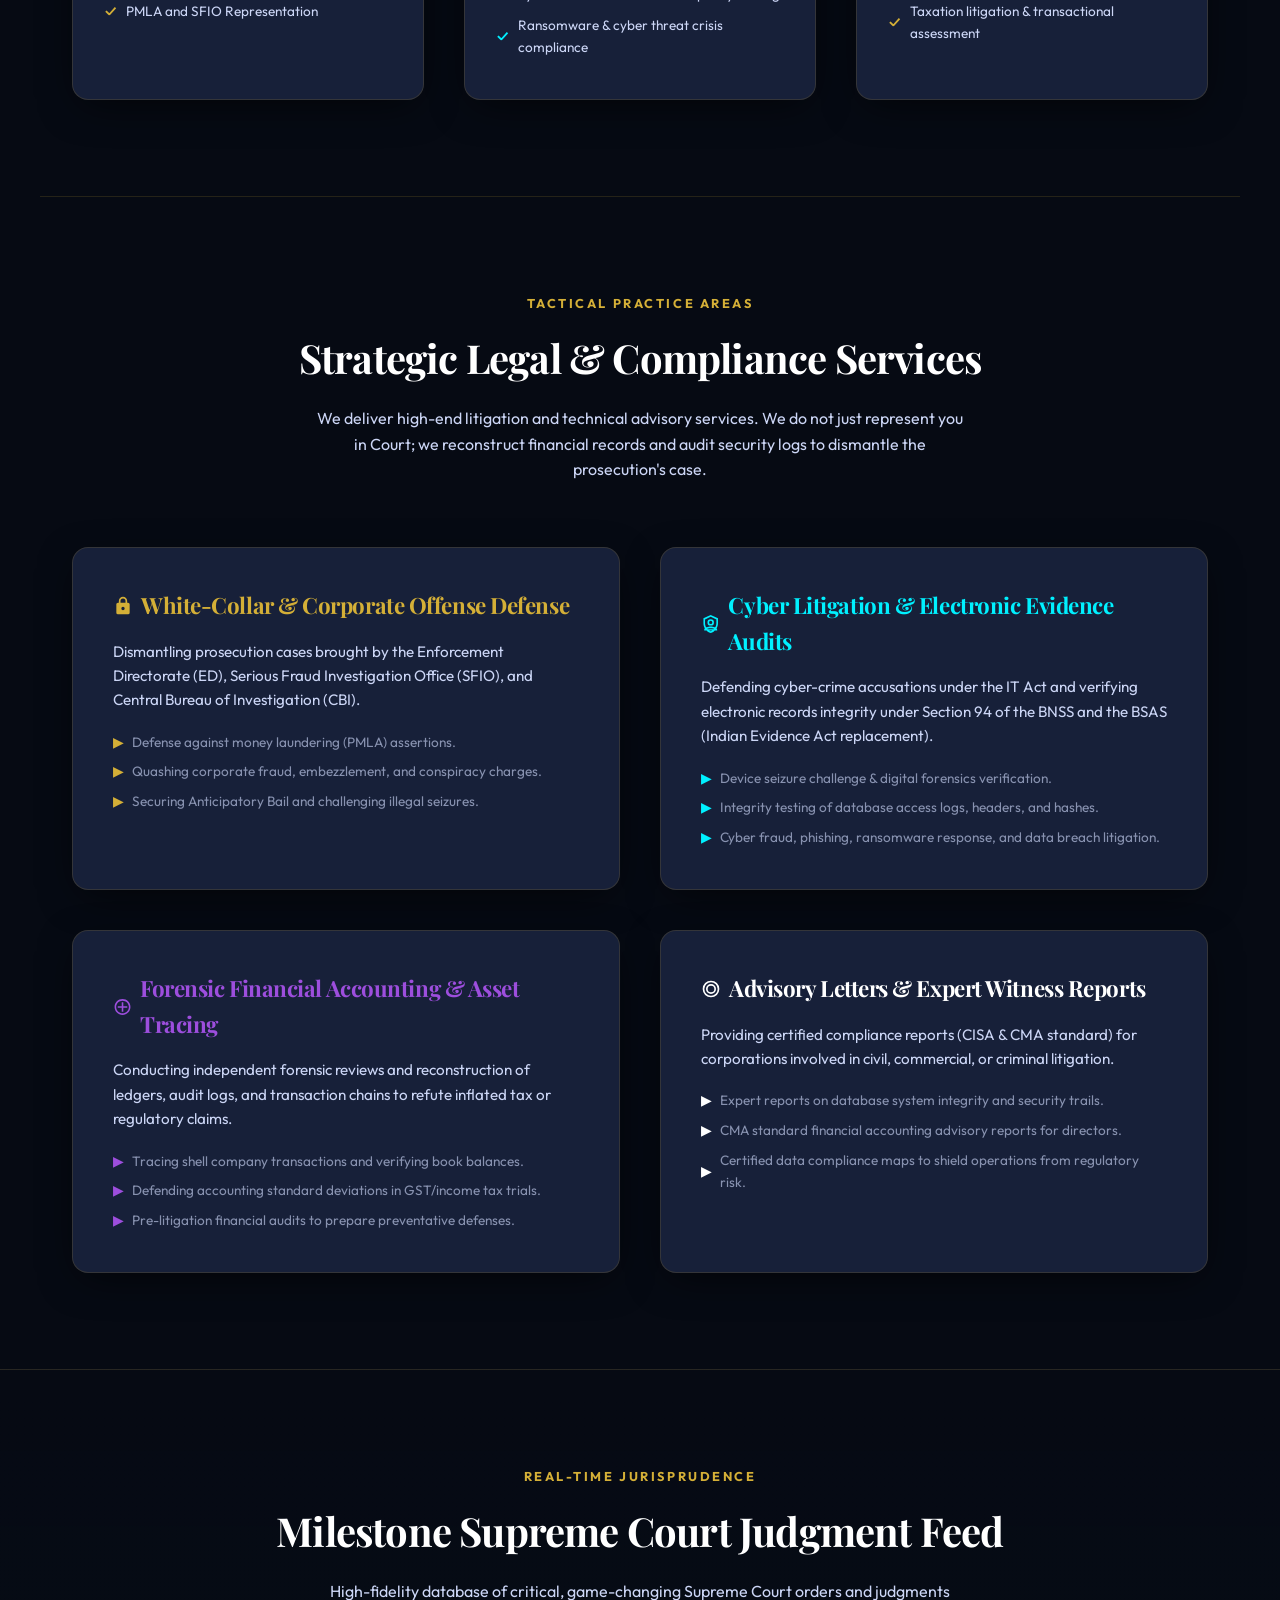
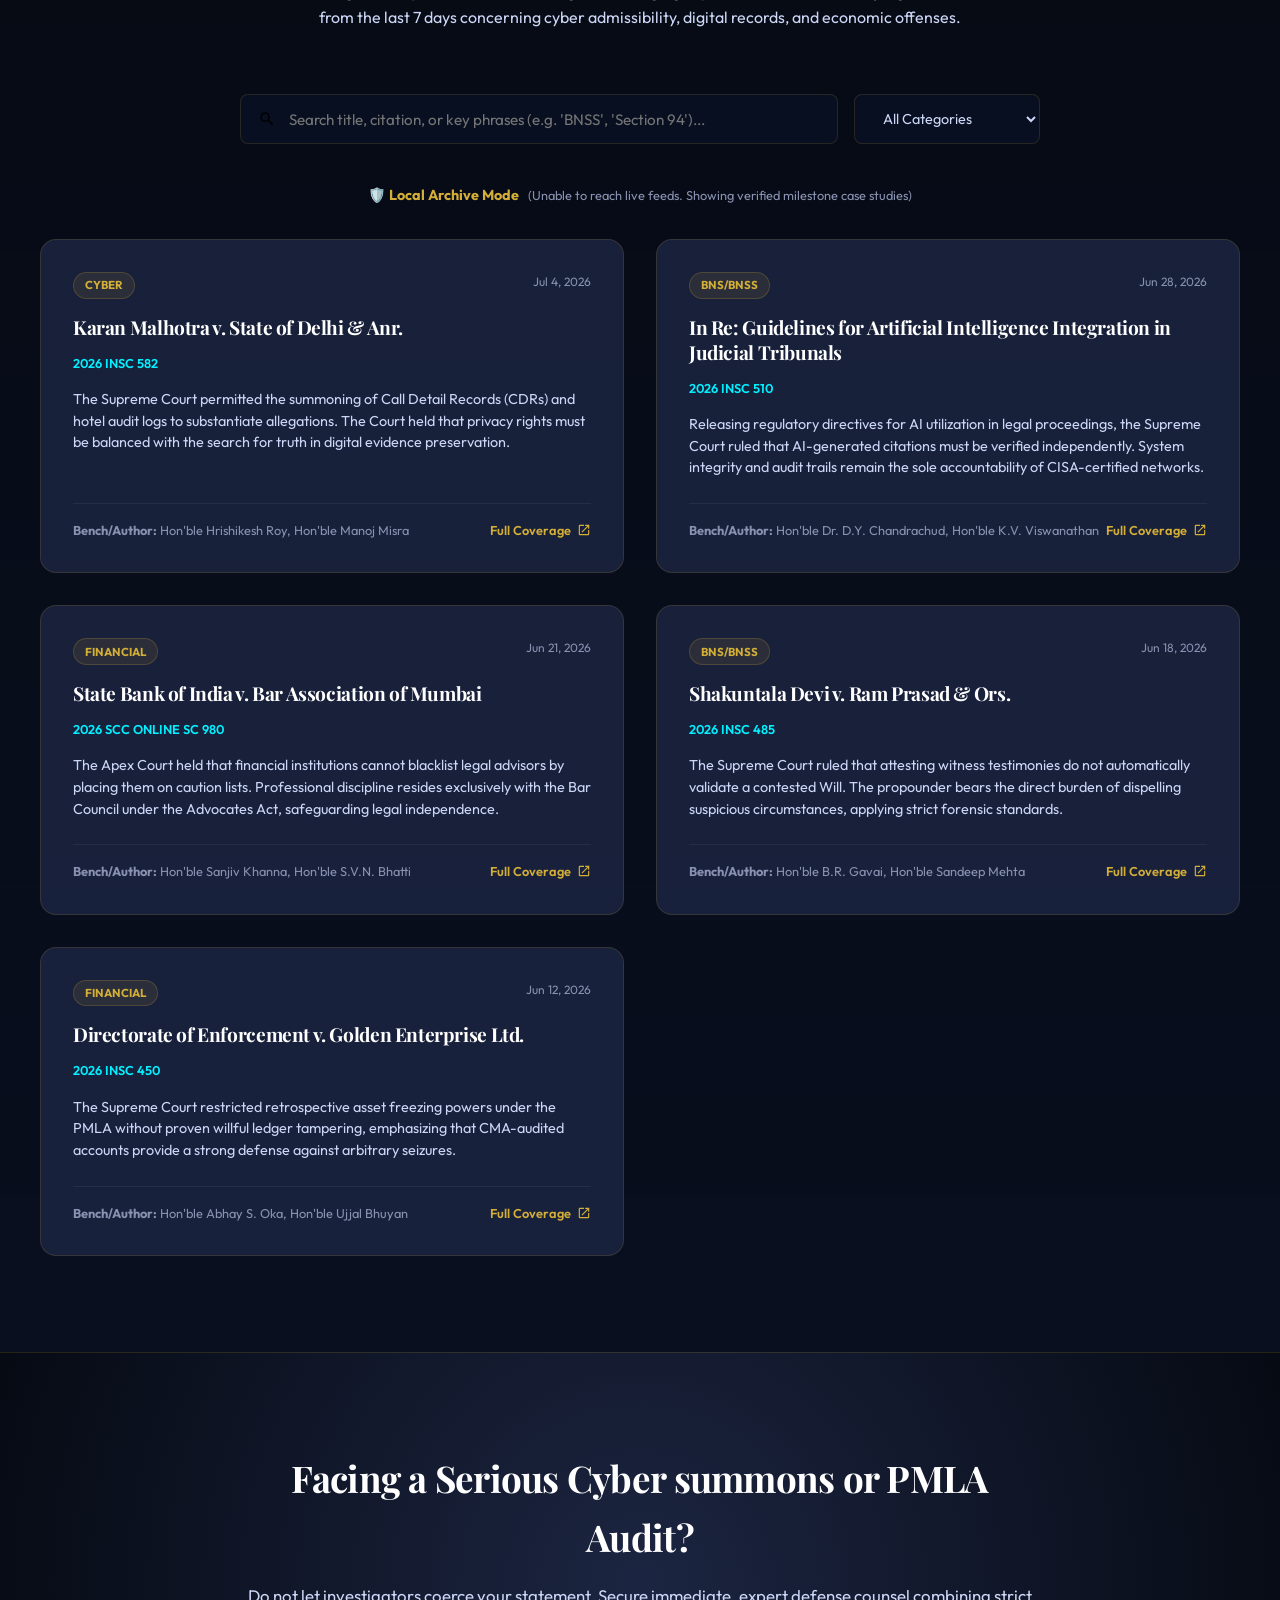
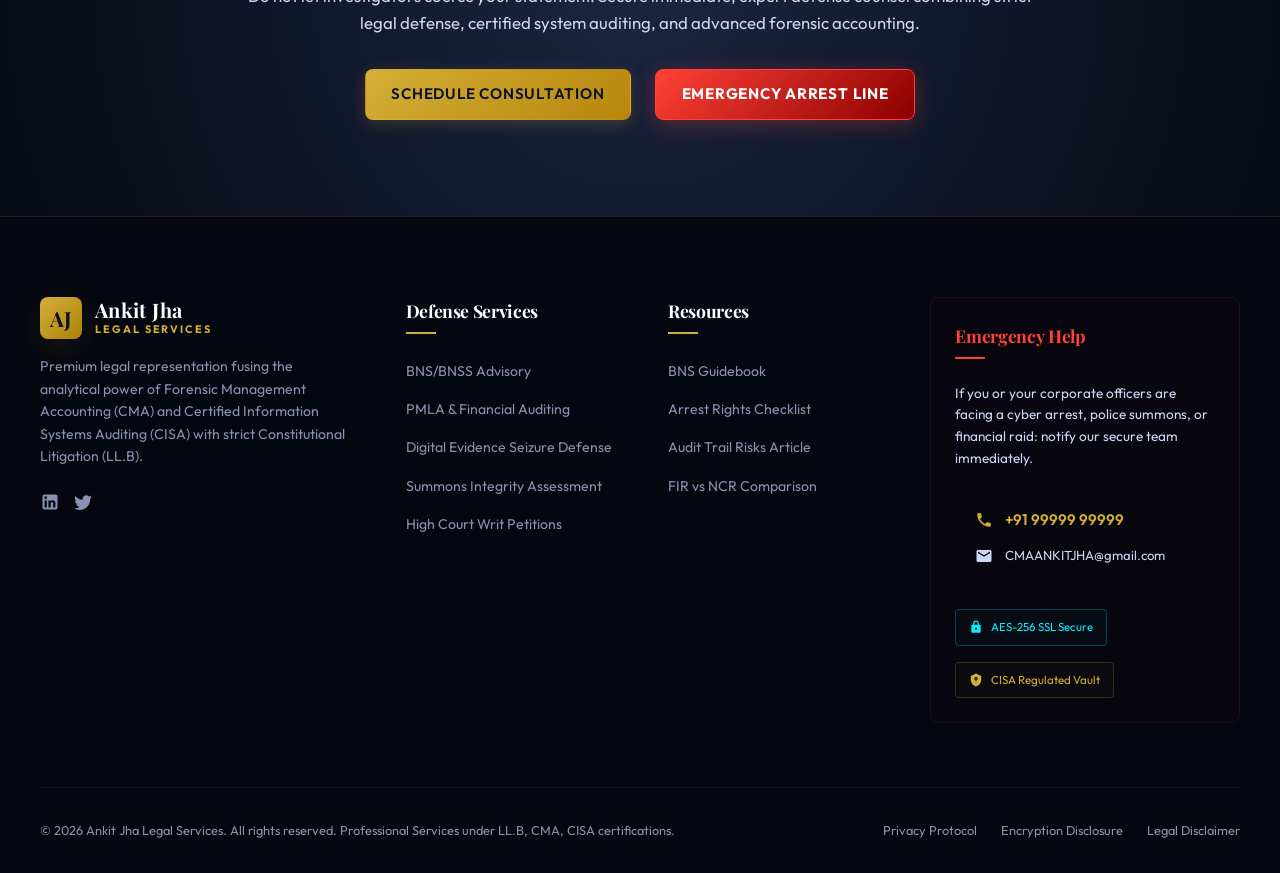
==== commit ebafc42c: "Add files via upload" ====
--- a/index.html
+++ b/index.html
@@ -149,6 +149,81 @@
     </div>
   </section>
 
+  <!-- Practice Areas & Strategic Services Section -->
+  <section class="section-padding container" style="border-top: 1px solid var(--color-border-glass);">
+    <div class="section-header">
+      <span class="section-subtitle">Tactical Practice Areas</span>
+      <h2 class="section-title">Strategic Legal & Compliance Services</h2>
+      <p class="section-desc">We deliver high-end litigation and technical advisory services. We do not just represent you in Court; we reconstruct financial records and audit security logs to dismantle the prosecution's case.</p>
+    </div>
+
+    <div class="services-grid">
+      <!-- Service 1 -->
+      <div class="service-detail-card">
+        <h3 style="color: var(--color-gold); font-family: var(--font-serif); font-size: 1.4rem; margin-bottom: 1rem; display: flex; align-items: center; gap: 0.5rem;">
+          <svg style="width: 20px; height: 20px; fill: currentColor;" viewBox="0 0 24 24"><path d="M12,17A2,2 0 0,0 14,15C14,13.89 13.1,13 12,13A2,2 0 0,0 10,15A2,2 0 0,0 12,17M18,8A2,2 0 0,1 20,10V20A2,2 0 0,1 18,22H6A2,2 0 0,1 4,20V10C4,8.89 4.9,8 6,8H7V6A5,5 0 0,1 12,1A5,5 0 0,1 17,6V8H18M12,3A3,3 0 0,0 9,6V8H15V6A3,3 0 0,0 12,3Z"/></svg>
+          White-Collar & Corporate Offense Defense
+        </h3>
+        <p style="color: var(--color-text-silver); font-size: 0.95rem; line-height: 1.6; margin-bottom: 1.2rem;">
+          Dismantling prosecution cases brought by the Enforcement Directorate (ED), Serious Fraud Investigation Office (SFIO), and Central Bureau of Investigation (CBI).
+        </p>
+        <ul style="list-style: none; display: flex; flex-direction: column; gap: 0.5rem; font-size: 0.85rem; color: var(--color-text-muted);">
+          <li style="display: flex; align-items: center; gap: 0.5rem;"><span style="color: var(--color-gold);">▶</span> Defense against money laundering (PMLA) assertions.</li>
+          <li style="display: flex; align-items: center; gap: 0.5rem;"><span style="color: var(--color-gold);">▶</span> Quashing corporate fraud, embezzlement, and conspiracy charges.</li>
+          <li style="display: flex; align-items: center; gap: 0.5rem;"><span style="color: var(--color-gold);">▶</span> Securing Anticipatory Bail and challenging illegal seizures.</li>
+        </ul>
+      </div>
+
+      <!-- Service 2 -->
+      <div class="service-detail-card">
+        <h3 style="color: var(--color-cyber-cyan); font-family: var(--font-serif); font-size: 1.4rem; margin-bottom: 1rem; display: flex; align-items: center; gap: 0.5rem;">
+          <svg style="width: 20px; height: 20px; fill: currentColor;" viewBox="0 0 24 24"><path d="M12,1L3,5V11C3,16.55 6.84,21.74 12,23C17.16,21.74 21,16.55 21,11V5L12,1M12,3.18L19,6.3V11C19,15.19 16.19,19.29 12,20.82C7.81,19.29 5,15.19 5,11V6.3L12,3.18M12,6A4,4 0 0,0 8,10A4,4 0 0,0 12,14A4,4 0 0,0 16,10A4,4 0 0,0 12,6M12,8A2,2 0 0,1 14,10A2,2 0 0,1 12,12A2,2 0 0,1 10,10A2,2 0 0,1 12,8M12,15C9.33,15 4,16.34 4,19V20H20V19C20,16.34 14.67,15 12,15M6.24,18.5C7.54,17.79 9.87,17.2 12,17.2C14.13,17.2 16.46,17.79 17.76,18.5H6.24Z"/></svg>
+          Cyber Litigation & Electronic Evidence Audits
+        </h3>
+        <p style="color: var(--color-text-silver); font-size: 0.95rem; line-height: 1.6; margin-bottom: 1.2rem;">
+          Defending cyber-crime accusations under the IT Act and verifying electronic records integrity under Section 94 of the BNSS and the BSAS (Indian Evidence Act replacement).
+        </p>
+        <ul style="list-style: none; display: flex; flex-direction: column; gap: 0.5rem; font-size: 0.85rem; color: var(--color-text-muted);">
+          <li style="display: flex; align-items: center; gap: 0.5rem;"><span style="color: var(--color-cyber-cyan);">▶</span> Device seizure challenge & digital forensics verification.</li>
+          <li style="display: flex; align-items: center; gap: 0.5rem;"><span style="color: var(--color-cyber-cyan);">▶</span> Integrity testing of database access logs, headers, and hashes.</li>
+          <li style="display: flex; align-items: center; gap: 0.5rem;"><span style="color: var(--color-cyber-cyan);">▶</span> Cyber fraud, phishing, ransomware response, and data breach litigation.</li>
+        </ul>
+      </div>
+
+      <!-- Service 3 -->
+      <div class="service-detail-card">
+        <h3 style="color: #9D4EDD; font-family: var(--font-serif); font-size: 1.4rem; margin-bottom: 1rem; display: flex; align-items: center; gap: 0.5rem;">
+          <svg style="width: 20px; height: 20px; fill: currentColor;" viewBox="0 0 24 24"><path d="M12,2C6.48,2 2,6.48 2,12C2,17.52 6.48,22 12,22C17.52,22 22,17.52 22,12C22,6.48 17.52,2 12,2M12,4C16.42,4 20,7.58 20,12C20,16.42 16.42,20 12,20C7.58,20 4,16.42 4,12C4,7.58 7.58,4 12,4M11,6V11H6V13H11V18H13V13H18V11H13V6H11Z"/></svg>
+          Forensic Financial Accounting & Asset Tracing
+        </h3>
+        <p style="color: var(--color-text-silver); font-size: 0.95rem; line-height: 1.6; margin-bottom: 1.2rem;">
+          Conducting independent forensic reviews and reconstruction of ledgers, audit logs, and transaction chains to refute inflated tax or regulatory claims.
+        </p>
+        <ul style="list-style: none; display: flex; flex-direction: column; gap: 0.5rem; font-size: 0.85rem; color: var(--color-text-muted);">
+          <li style="display: flex; align-items: center; gap: 0.5rem;"><span style="color: #9D4EDD;">▶</span> Tracing shell company transactions and verifying book balances.</li>
+          <li style="display: flex; align-items: center; gap: 0.5rem;"><span style="color: #9D4EDD;">▶</span> Defending accounting standard deviations in GST/income tax trials.</li>
+          <li style="display: flex; align-items: center; gap: 0.5rem;"><span style="color: #9D4EDD;">▶</span> Pre-litigation financial audits to prepare preventative defenses.</li>
+        </ul>
+      </div>
+
+      <!-- Service 4 -->
+      <div class="service-detail-card">
+        <h3 style="color: var(--color-text-white); font-family: var(--font-serif); font-size: 1.4rem; margin-bottom: 1rem; display: flex; align-items: center; gap: 0.5rem;">
+          <svg style="width: 20px; height: 20px; fill: currentColor;" viewBox="0 0 24 24"><path d="M12,2A10,10 0 0,0 2,12A10,10 0 0,0 12,22A10,10 0 0,0 22,12A10,10 0 0,0 12,2M12,4A8,8 0 0,1 20,12A8,8 0 0,1 12,20A8,8 0 0,1 4,12A8,8 0 0,1 12,4M12,6A6,6 0 0,0 6,12A6,6 0 0,0 12,18A6,6 0 0,0 18,12A6,6 0 0,0 12,6M12,8A4,4 0 0,1 16,12A4,4 0 0,1 12,16A4,4 0 0,1 8,12A4,4 0 0,1 12,8Z"/></svg>
+          Advisory Letters & Expert Witness Reports
+        </h3>
+        <p style="color: var(--color-text-silver); font-size: 0.95rem; line-height: 1.6; margin-bottom: 1.2rem;">
+          Providing certified compliance reports (CISA & CMA standard) for corporations involved in civil, commercial, or criminal litigation.
+        </p>
+        <ul style="list-style: none; display: flex; flex-direction: column; gap: 0.5rem; font-size: 0.85rem; color: var(--color-text-muted);">
+          <li style="display: flex; align-items: center; gap: 0.5rem;"><span style="color: var(--color-text-white);">▶</span> Expert reports on database system integrity and security trails.</li>
+          <li style="display: flex; align-items: center; gap: 0.5rem;"><span style="color: var(--color-text-white);">▶</span> CMA standard financial accounting advisory reports for directors.</li>
+          <li style="display: flex; align-items: center; gap: 0.5rem;"><span style="color: var(--color-text-white);">▶</span> Certified data compliance maps to shield operations from regulatory risk.</li>
+        </ul>
+      </div>
+    </div>
+  </section>
+
   <!-- Live Supreme Court Judgments Feed -->
   <section class="section-padding judgment-section">
     <div class="container">
--- a/assets/css/variables.css
+++ b/assets/css/variables.css
@@ -0,0 +1,63 @@
+/* 
+  Ankit Jha Legal Services - Visual Design Tokens
+  Premium Typography, Colors, Blurs, and Animation Curves
+*/
+
+@import url('https://fonts.googleapis.com/css2?family=Outfit:wght@300;400;500;600;700;800&family=Playfair+Display:ital,wght@0,400;0,600;0,700;0,800;1,400&display=swap');
+
+:root {
+  /* Color Palette - Midnight Slate, Rich Gold, and Cyber Cyan */
+  --color-primary: #0B132B;       /* Deepest midnight slate */
+  --color-secondary: #1C2541;     /* Rich card/surface navy slate */
+  --color-tertiary: #3A506B;      /* Medium slate accent blue */
+  
+  --color-gold: #D4AF37;          /* Premium rich metallic gold */
+  --color-gold-hover: #AA820A;    /* Deep gold for hovers */
+  --color-gold-glow: rgba(212, 175, 55, 0.25);
+  
+  --color-cyber-cyan: #00F0FF;    /* Neon electric cyber cyan (CISA/Cyber compliance) */
+  --color-cyber-glow: rgba(0, 240, 255, 0.3);
+  
+  --color-bg-dark: #060A13;       /* Background darkest slate */
+  --color-bg-card: rgba(28, 37, 65, 0.4); /* Glassmorphic card back */
+  --color-border-glass: rgba(212, 175, 55, 0.15); /* Premium thin gold/slate glass borders */
+  --color-border-cyber: rgba(0, 240, 255, 0.25); /* Cyan borders for cyber elements */
+  
+  --color-text-white: #FFFFFF;
+  --color-text-silver: #CCD6F6;   /* Premium high-readability silver-grey */
+  --color-text-muted: #8892B0;    /* Muted text color */
+  
+  --color-alert-red: #FF4136;     /* Emergency Panic Red */
+  --color-alert-red-glow: rgba(255, 65, 54, 0.4);
+
+  /* Typography */
+  --font-serif: 'Playfair Display', Georgia, serif;
+  --font-sans: 'Outfit', -apple-system, BlinkMacSystemFont, "Segoe UI", Roboto, sans-serif;
+  
+  /* Glassmorphism & Transparencies */
+  --backdrop-blur-std: blur(16px) saturate(180%);
+  --backdrop-blur-heavy: blur(24px) saturate(200%);
+  --glass-bg: rgba(11, 19, 43, 0.75);
+  --glass-bg-accent: rgba(28, 37, 65, 0.85);
+
+  /* Elevation Shadows & Glows */
+  --shadow-gold: 0 8px 32px 0 rgba(212, 175, 55, 0.12), 0 2px 4px 0 rgba(0, 0, 0, 0.5);
+  --shadow-cyber: 0 8px 32px 0 rgba(0, 240, 255, 0.1), 0 0 15px rgba(0, 240, 255, 0.2);
+  --shadow-card: 0 10px 40px -10px rgba(0, 0, 0, 0.7);
+  --glow-emergency: 0 0 20px rgba(255, 65, 54, 0.6), inset 0 0 10px rgba(255, 65, 54, 0.4);
+
+  /* Transition Durations & Curves */
+  --transition-fast: 0.2s cubic-bezier(0.25, 0.46, 0.45, 0.94);
+  --transition-smooth: 0.4s cubic-bezier(0.16, 1, 0.3, 1); /* Elegant decelerating curve */
+  --transition-bounce: 0.6s cubic-bezier(0.175, 0.885, 0.32, 1.275);
+  
+  /* Border Radius */
+  --radius-sm: 4px;
+  --radius-md: 8px;
+  --radius-lg: 16px;
+  --radius-full: 9999px;
+
+  /* Layout Boundaries */
+  --max-width-content: 1200px;
+  --header-height: 80px;
+}
--- a/assets/css/styles.css
+++ b/assets/css/styles.css
@@ -0,0 +1,2167 @@
+/* 
+  Ankit Jha Legal Services - Master Stylesheet
+  Premium Dark Modern aesthetic featuring Midnight Slate, Rich Gold, and Cyber Cyan
+*/
+
+@import url('variables.css');
+
+/* ==========================================
+   1. GLOBAL RESET & BASE STYLES
+   ========================================== */
+*, *::before, *::after {
+  box-sizing: border-box;
+  margin: 0;
+  padding: 0;
+}
+
+html {
+  scroll-behavior: smooth;
+  font-size: 16px;
+  background-color: var(--color-bg-dark);
+}
+
+body {
+  font-family: var(--font-sans);
+  background-color: var(--color-bg-dark);
+  color: var(--color-text-silver);
+  line-height: 1.6;
+  overflow-x: hidden;
+  position: relative;
+}
+
+body::before {
+  /* Premium background decorative blur circles */
+  content: "";
+  position: absolute;
+  top: 10%;
+  left: -10%;
+  width: 50vw;
+  height: 50vw;
+  background: radial-gradient(circle, rgba(212, 175, 55, 0.03) 0%, transparent 70%);
+  z-index: -2;
+  pointer-events: none;
+}
+
+body::after {
+  content: "";
+  position: absolute;
+  bottom: 20%;
+  right: -10%;
+  width: 45vw;
+  height: 45vw;
+  background: radial-gradient(circle, rgba(0, 240, 255, 0.03) 0%, transparent 70%);
+  z-index: -2;
+  pointer-events: none;
+}
+
+/* Typography Overrides */
+h1, h2, h3, h4, h5, h6 {
+  font-family: var(--font-serif);
+  color: var(--color-text-white);
+  font-weight: 700;
+  letter-spacing: -0.02em;
+}
+
+a {
+  color: var(--color-gold);
+  text-decoration: none;
+  transition: color var(--transition-fast), border-color var(--transition-fast);
+}
+
+a:hover {
+  color: var(--color-cyber-cyan);
+}
+
+/* Button & Link Component Bases */
+.btn {
+  display: inline-flex;
+  align-items: center;
+  justify-content: center;
+  font-family: var(--font-sans);
+  font-weight: 600;
+  font-size: 0.95rem;
+  letter-spacing: 0.05em;
+  text-transform: uppercase;
+  padding: 0.8rem 1.6rem;
+  border-radius: var(--radius-md);
+  cursor: pointer;
+  transition: all var(--transition-smooth);
+  position: relative;
+  overflow: hidden;
+  border: 1px solid transparent;
+}
+
+.btn-gold {
+  background: linear-gradient(135deg, var(--color-gold) 0%, #B8860B 100%);
+  color: var(--color-primary);
+  box-shadow: 0 4px 15px rgba(212, 175, 55, 0.2);
+}
+
+.btn-gold:hover {
+  transform: translateY(-2px);
+  box-shadow: var(--shadow-gold);
+  color: var(--color-bg-dark);
+}
+
+.btn-outline {
+  background: transparent;
+  color: var(--color-text-white);
+  border: 1px solid var(--color-gold);
+}
+
+.btn-outline:hover {
+  background: rgba(212, 175, 55, 0.08);
+  border-color: var(--color-cyber-cyan);
+  color: var(--color-cyber-cyan);
+  transform: translateY(-2px);
+}
+
+.btn-cyber {
+  background: rgba(0, 240, 255, 0.05);
+  color: var(--color-cyber-cyan);
+  border: 1px solid var(--color-border-cyber);
+  box-shadow: 0 0 15px rgba(0, 240, 255, 0.05);
+}
+
+.btn-cyber:hover {
+  background: var(--color-cyber-cyan);
+  color: var(--color-primary);
+  box-shadow: var(--shadow-cyber);
+  transform: translateY(-2px);
+}
+
+.btn-emergency {
+  background: linear-gradient(135deg, var(--color-alert-red) 0%, #8b0000 100%);
+  color: var(--color-text-white);
+  border: 1px solid #FF4136;
+  box-shadow: 0 4px 20px rgba(255, 65, 54, 0.3);
+  font-weight: 700;
+  animation: pulse-red 2s infinite ease-in-out;
+}
+
+.btn-emergency:hover {
+  transform: translateY(-2px);
+  box-shadow: var(--glow-emergency);
+}
+
+/* ==========================================
+   2. STICKY HEADER & FLOATING NAVIGATION
+   ========================================== */
+.site-header {
+  position: sticky;
+  top: 0;
+  width: 100%;
+  height: var(--header-height);
+  z-index: 1000;
+  background: var(--glass-bg);
+  backdrop-filter: var(--backdrop-blur-std);
+  -webkit-backdrop-filter: var(--backdrop-blur-std);
+  border-bottom: 1px solid var(--color-border-glass);
+  transition: background var(--transition-smooth), border var(--transition-smooth);
+}
+
+.header-container {
+  max-width: var(--max-width-content);
+  margin: 0 auto;
+  padding: 0 2rem;
+  height: 100%;
+  display: flex;
+  align-items: center;
+  justify-content: space-between;
+}
+
+/* Elegant Legal Brand Logo */
+.brand {
+  display: flex;
+  align-items: center;
+  gap: 0.8rem;
+}
+
+.brand-crest {
+  background: linear-gradient(135deg, var(--color-gold) 0%, #AA820A 100%);
+  width: 42px;
+  height: 42px;
+  border-radius: var(--radius-md);
+  display: flex;
+  align-items: center;
+  justify-content: center;
+  font-family: var(--font-serif);
+  font-weight: bold;
+  color: var(--color-primary);
+  font-size: 1.3rem;
+  box-shadow: var(--shadow-gold);
+}
+
+.brand-text {
+  display: flex;
+  flex-direction: column;
+}
+
+.brand-name {
+  font-family: var(--font-serif);
+  color: var(--color-text-white);
+  font-size: 1.25rem;
+  font-weight: 700;
+  line-height: 1.1;
+  letter-spacing: 0.02em;
+}
+
+.brand-subtext {
+  font-family: var(--font-sans);
+  color: var(--color-gold);
+  font-size: 0.68rem;
+  font-weight: 700;
+  letter-spacing: 0.18em;
+  text-transform: uppercase;
+}
+
+/* Navigation Links */
+.nav-menu {
+  display: flex;
+  align-items: center;
+  list-style: none;
+  gap: 2.2rem;
+}
+
+.nav-link {
+  font-family: var(--font-sans);
+  font-size: 0.9rem;
+  font-weight: 500;
+  color: var(--color-text-silver);
+  letter-spacing: 0.05em;
+  text-transform: uppercase;
+  position: relative;
+  padding: 0.5rem 0;
+}
+
+.nav-link::after {
+  content: "";
+  position: absolute;
+  bottom: 0;
+  left: 0;
+  width: 0;
+  height: 2px;
+  background-color: var(--color-gold);
+  transition: width var(--transition-smooth);
+}
+
+.nav-link:hover {
+  color: var(--color-text-white);
+}
+
+.nav-link:hover::after,
+.nav-link.active::after {
+  width: 100%;
+}
+
+.nav-link.active {
+  color: var(--color-gold);
+  font-weight: 600;
+}
+
+.header-cta {
+  display: flex;
+  align-items: center;
+  gap: 1rem;
+}
+
+/* Mobile Menu Toggle Button */
+.menu-toggle {
+  display: none;
+  background: transparent;
+  border: none;
+  color: var(--color-text-white);
+  font-size: 1.5rem;
+  cursor: pointer;
+  z-index: 1001;
+}
+
+/* ==========================================
+   3. HERO SECTIONS & INNER PAGE INTROS
+   ========================================== */
+.hero {
+  position: relative;
+  padding: 8rem 2rem 6rem 2rem;
+  min-height: 85vh;
+  display: flex;
+  align-items: center;
+  background: radial-gradient(circle at 80% 30%, rgba(28, 37, 65, 0.7) 0%, rgba(6, 10, 19, 1) 100%);
+  border-bottom: 1px solid var(--color-border-glass);
+}
+
+.hero-grid {
+  max-width: var(--max-width-content);
+  margin: 0 auto;
+  display: grid;
+  grid-template-columns: 1.2fr 0.8fr;
+  gap: 4rem;
+  align-items: center;
+  width: 100%;
+}
+
+.hero-content h1 {
+  font-size: 3.5rem;
+  line-height: 1.15;
+  margin-bottom: 1.5rem;
+  text-shadow: 0 4px 10px rgba(0, 0, 0, 0.5);
+}
+
+.hero-content h1 span.highlight {
+  background: linear-gradient(90deg, var(--color-gold) 0%, #FFF3CC 100%);
+  -webkit-background-clip: text;
+  -webkit-text-fill-color: transparent;
+}
+
+.hero-tagline {
+  font-size: 1.15rem;
+  color: var(--color-text-silver);
+  margin-bottom: 2rem;
+  font-family: var(--font-sans);
+  border-left: 3px solid var(--color-cyber-cyan);
+  padding-left: 1.5rem;
+}
+
+.hero-credentials {
+  display: flex;
+  flex-wrap: wrap;
+  gap: 1rem;
+  margin-bottom: 2.5rem;
+}
+
+.credential-tag {
+  background: rgba(0, 240, 255, 0.06);
+  border: 1px solid var(--color-border-cyber);
+  color: var(--color-cyber-cyan);
+  padding: 0.4rem 1rem;
+  border-radius: var(--radius-full);
+  font-size: 0.8rem;
+  font-weight: 700;
+  letter-spacing: 0.1em;
+  display: flex;
+  align-items: center;
+  gap: 0.5rem;
+}
+
+.credential-tag.cma {
+  background: rgba(212, 175, 55, 0.06);
+  border-color: rgba(212, 175, 55, 0.3);
+  color: var(--color-gold);
+}
+
+.hero-ctas {
+  display: flex;
+  gap: 1.5rem;
+}
+
+.hero-badge-panel {
+  position: relative;
+  display: flex;
+  justify-content: center;
+  align-items: center;
+}
+
+.badge-card {
+  background: var(--glass-bg-accent);
+  backdrop-filter: var(--backdrop-blur-heavy);
+  -webkit-backdrop-filter: var(--backdrop-blur-heavy);
+  border: 1px solid var(--color-border-glass);
+  border-radius: var(--radius-lg);
+  padding: 2.5rem;
+  width: 100%;
+  max-width: 400px;
+  box-shadow: var(--shadow-card);
+  position: relative;
+  overflow: hidden;
+}
+
+.badge-card::before {
+  content: "";
+  position: absolute;
+  top: 0;
+  left: 0;
+  width: 100%;
+  height: 4px;
+  background: linear-gradient(90deg, var(--color-gold), var(--color-cyber-cyan));
+}
+
+.badge-seal {
+  display: flex;
+  flex-direction: column;
+  align-items: center;
+  text-align: center;
+  margin-bottom: 1.5rem;
+}
+
+.badge-seal svg {
+  width: 75px;
+  height: 75px;
+  fill: var(--color-gold);
+  filter: drop-shadow(0 0 10px var(--color-gold-glow));
+  margin-bottom: 1rem;
+}
+
+.badge-title {
+  font-family: var(--font-serif);
+  font-size: 1.4rem;
+  color: var(--color-text-white);
+}
+
+.badge-subtitle {
+  font-family: var(--font-sans);
+  color: var(--color-cyber-cyan);
+  font-size: 0.75rem;
+  text-transform: uppercase;
+  font-weight: 700;
+  letter-spacing: 0.1em;
+  margin-top: 0.2rem;
+}
+
+.badge-metrics {
+  border-top: 1px solid rgba(255, 255, 255, 0.08);
+  padding-top: 1.5rem;
+  display: flex;
+  flex-direction: column;
+  gap: 1rem;
+}
+
+.metric-row {
+  display: flex;
+  justify-content: space-between;
+  align-items: center;
+}
+
+.metric-label {
+  font-size: 0.85rem;
+  color: var(--color-text-muted);
+}
+
+.metric-value {
+  font-weight: 600;
+  color: var(--color-text-white);
+  font-size: 0.9rem;
+}
+
+.metric-value.cyan-glow {
+  color: var(--color-cyber-cyan);
+  text-shadow: 0 0 5px rgba(0, 240, 255, 0.3);
+}
+
+/* ==========================================
+   4. STATS & MULTIDISCIPLINARY SECTION
+   ========================================== */
+.section-padding {
+  padding: 6rem 2rem;
+}
+
+.container {
+  max-width: var(--max-width-content);
+  margin: 0 auto;
+}
+
+.section-header {
+  text-align: center;
+  margin-bottom: 4rem;
+}
+
+.section-subtitle {
+  color: var(--color-gold);
+  text-transform: uppercase;
+  font-family: var(--font-sans);
+  font-size: 0.8rem;
+  font-weight: 700;
+  letter-spacing: 0.2em;
+  margin-bottom: 0.8rem;
+  display: block;
+}
+
+.section-title {
+  font-size: 2.5rem;
+  margin-bottom: 1rem;
+}
+
+.section-desc {
+  max-width: 650px;
+  margin: 0 auto;
+  color: var(--color-text-silver);
+  font-size: 1rem;
+}
+
+/* Credentials Synergy Grid */
+.synergy-grid {
+  display: grid;
+  grid-template-columns: repeat(3, 1fr);
+  gap: 2.5rem;
+}
+
+.synergy-card {
+  background: var(--glass-bg-accent);
+  border: 1px solid var(--color-border-glass);
+  border-radius: var(--radius-lg);
+  padding: 2.5rem 2rem;
+  transition: all var(--transition-smooth);
+  box-shadow: var(--shadow-card);
+  position: relative;
+}
+
+.synergy-card:hover {
+  transform: translateY(-8px);
+  border-color: var(--color-gold);
+  box-shadow: var(--shadow-gold);
+}
+
+.synergy-card.cyber-defense:hover {
+  border-color: var(--color-cyber-cyan);
+  box-shadow: var(--shadow-cyber);
+}
+
+.synergy-icon {
+  margin-bottom: 1.5rem;
+  width: 50px;
+  height: 50px;
+  border-radius: var(--radius-md);
+  display: flex;
+  align-items: center;
+  justify-content: center;
+}
+
+.synergy-card:nth-child(1) .synergy-icon {
+  background: rgba(212, 175, 55, 0.1);
+  color: var(--color-gold);
+  border: 1px solid rgba(212, 175, 55, 0.3);
+}
+
+.synergy-card:nth-child(2) .synergy-icon {
+  background: rgba(0, 240, 255, 0.1);
+  color: var(--color-cyber-cyan);
+  border: 1px solid rgba(0, 240, 255, 0.3);
+}
+
+.synergy-card:nth-child(3) .synergy-icon {
+  background: rgba(112, 0, 255, 0.1);
+  color: #9D4EDD;
+  border: 1px solid rgba(112, 0, 255, 0.3);
+}
+
+.synergy-icon svg {
+  width: 26px;
+  height: 26px;
+  fill: currentColor;
+}
+
+.synergy-card h3 {
+  font-size: 1.4rem;
+  margin-bottom: 1rem;
+}
+
+.synergy-card p {
+  color: var(--color-text-silver);
+  font-size: 0.95rem;
+  margin-bottom: 1.5rem;
+}
+
+.synergy-list {
+  list-style: none;
+  display: flex;
+  flex-direction: column;
+  gap: 0.6rem;
+}
+
+.synergy-list li {
+  font-size: 0.85rem;
+  display: flex;
+  align-items: center;
+  gap: 0.6rem;
+  color: var(--color-text-silver);
+}
+
+.synergy-list li::before {
+  content: "✓";
+  color: var(--color-gold);
+  font-weight: bold;
+}
+
+.synergy-card.cyber-defense .synergy-list li::before {
+  color: var(--color-cyber-cyan);
+}
+
+/* ==========================================
+   5. SUPREME COURT JUDGMENT FEED
+   ========================================== */
+.judgment-section {
+  background: linear-gradient(180deg, var(--color-bg-dark) 0%, rgba(11, 19, 43, 0.5) 100%);
+  border-top: 1px solid var(--color-border-glass);
+}
+
+.feed-controls {
+  max-width: 800px;
+  margin: 0 auto 2.5rem auto;
+  display: flex;
+  gap: 1rem;
+}
+
+.feed-search-wrapper {
+  position: relative;
+  flex-grow: 1;
+}
+
+.feed-search {
+  width: 100%;
+  background: rgba(11, 19, 43, 0.6);
+  border: 1px solid var(--color-border-glass);
+  padding: 0.9rem 1.2rem 0.9rem 3rem;
+  color: var(--color-text-white);
+  border-radius: var(--radius-md);
+  font-family: var(--font-sans);
+  font-size: 0.95rem;
+  transition: all var(--transition-smooth);
+}
+
+.feed-search:focus {
+  outline: none;
+  border-color: var(--color-gold);
+  box-shadow: 0 0 12px rgba(212, 175, 55, 0.15);
+  background: rgba(11, 19, 43, 0.9);
+}
+
+.feed-search-icon {
+  position: absolute;
+  left: 1.1rem;
+  top: 50%;
+  transform: translateY(-50%);
+  color: var(--color-text-muted);
+  width: 18px;
+  height: 18px;
+  pointer-events: none;
+}
+
+.feed-filter {
+  background: rgba(11, 19, 43, 0.6);
+  border: 1px solid var(--color-border-glass);
+  color: var(--color-text-silver);
+  padding: 0 1.5rem;
+  border-radius: var(--radius-md);
+  font-family: var(--font-sans);
+  font-size: 0.9rem;
+  cursor: pointer;
+  transition: all var(--transition-smooth);
+}
+
+.feed-filter:focus {
+  outline: none;
+  border-color: var(--color-gold);
+}
+
+.judgments-grid {
+  display: grid;
+  grid-template-columns: repeat(2, 1fr);
+  gap: 2rem;
+}
+
+.judgment-card {
+  background: var(--glass-bg-accent);
+  border: 1px solid var(--color-border-glass);
+  border-radius: var(--radius-lg);
+  padding: 2rem;
+  position: relative;
+  display: flex;
+  flex-direction: column;
+  transition: all var(--transition-smooth);
+}
+
+.judgment-card:hover {
+  transform: translateY(-4px);
+  border-color: var(--color-cyber-cyan);
+  box-shadow: 0 8px 30px rgba(0, 240, 255, 0.05);
+}
+
+.judgment-header {
+  display: flex;
+  justify-content: space-between;
+  align-items: flex-start;
+  margin-bottom: 1rem;
+}
+
+.judgment-badge {
+  background: rgba(212, 175, 55, 0.1);
+  color: var(--color-gold);
+  border: 1px solid rgba(212, 175, 55, 0.2);
+  font-size: 0.72rem;
+  font-weight: 700;
+  text-transform: uppercase;
+  padding: 0.2rem 0.7rem;
+  border-radius: var(--radius-full);
+}
+
+.judgment-date {
+  font-size: 0.75rem;
+  color: var(--color-text-muted);
+}
+
+.judgment-title {
+  font-size: 1.2rem;
+  margin-bottom: 0.8rem;
+  line-height: 1.3;
+}
+
+.judgment-citation {
+  font-family: var(--font-sans);
+  font-size: 0.8rem;
+  font-weight: 600;
+  color: var(--color-cyber-cyan);
+  margin-bottom: 1rem;
+  text-transform: uppercase;
+}
+
+.judgment-summary {
+  font-size: 0.9rem;
+  color: var(--color-text-silver);
+  line-height: 1.5;
+  margin-bottom: 1.5rem;
+  flex-grow: 1;
+}
+
+.judgment-meta-footer {
+  border-top: 1px solid rgba(255, 255, 255, 0.06);
+  padding-top: 1rem;
+  display: flex;
+  justify-content: space-between;
+  align-items: center;
+  font-size: 0.8rem;
+}
+
+.judgment-bench {
+  color: var(--color-text-muted);
+}
+
+.judgment-readmore {
+  color: var(--color-gold);
+  font-weight: 600;
+  display: inline-flex;
+  align-items: center;
+  gap: 0.4rem;
+}
+
+.judgment-readmore:hover {
+  color: var(--color-cyber-cyan);
+}
+
+/* ==========================================
+   6. INTERACTIVE BOOKING WIDGET (STEPS & CALENDAR)
+   ========================================== */
+.booking-section {
+  background: radial-gradient(circle at 10% 80%, rgba(28, 37, 65, 0.4) 0%, rgba(6, 10, 19, 1) 100%);
+  border-top: 1px solid var(--color-border-glass);
+}
+
+.booking-widget-wrapper {
+  max-width: 900px;
+  margin: 0 auto;
+  background: var(--glass-bg-accent);
+  backdrop-filter: var(--backdrop-blur-heavy);
+  border: 1px solid var(--color-border-glass);
+  border-radius: var(--radius-lg);
+  box-shadow: var(--shadow-card);
+  overflow: hidden;
+  display: flex;
+  flex-direction: column;
+}
+
+.booking-header {
+  background: rgba(11, 19, 43, 0.9);
+  padding: 1.8rem 2.5rem;
+  border-bottom: 1px solid rgba(255, 255, 255, 0.05);
+  display: flex;
+  justify-content: space-between;
+  align-items: center;
+}
+
+.booking-title h3 {
+  font-size: 1.5rem;
+  margin-bottom: 0.2rem;
+}
+
+.booking-title p {
+  font-size: 0.85rem;
+  color: var(--color-cyber-cyan);
+  display: flex;
+  align-items: center;
+  gap: 0.4rem;
+}
+
+.security-lock-icon {
+  width: 14px;
+  height: 14px;
+  fill: currentColor;
+}
+
+.booking-steps-bar {
+  display: flex;
+  gap: 1rem;
+}
+
+.booking-step-dot {
+  width: 10px;
+  height: 10px;
+  border-radius: var(--radius-full);
+  background: rgba(255, 255, 255, 0.15);
+  transition: all var(--transition-smooth);
+}
+
+.booking-step-dot.active {
+  background: var(--color-cyber-cyan);
+  box-shadow: 0 0 10px var(--color-cyber-cyan);
+}
+
+.booking-step-dot.completed {
+  background: var(--color-gold);
+}
+
+/* Step Container Spaces */
+.booking-step-content {
+  padding: 2.5rem;
+  min-height: 400px;
+  display: none;
+}
+
+.booking-step-content.active {
+  display: block;
+}
+
+/* STEP 1: Select Practice Area Grid */
+.practice-grid {
+  display: grid;
+  grid-template-columns: repeat(2, 1fr);
+  gap: 1.5rem;
+}
+
+.practice-select-card {
+  background: rgba(6, 10, 19, 0.5);
+  border: 1px solid var(--color-border-glass);
+  border-radius: var(--radius-md);
+  padding: 1.5rem;
+  cursor: pointer;
+  transition: all var(--transition-smooth);
+  display: flex;
+  align-items: flex-start;
+  gap: 1.2rem;
+}
+
+.practice-select-card:hover {
+  background: rgba(11, 19, 43, 0.8);
+  border-color: var(--color-cyber-cyan);
+}
+
+.practice-select-card.selected {
+  background: rgba(212, 175, 55, 0.06);
+  border-color: var(--color-gold);
+  box-shadow: 0 0 15px rgba(212, 175, 55, 0.1);
+}
+
+.practice-select-icon {
+  width: 38px;
+  height: 38px;
+  background: rgba(255, 255, 255, 0.03);
+  border-radius: var(--radius-md);
+  display: flex;
+  align-items: center;
+  justify-content: center;
+  color: var(--color-gold);
+  flex-shrink: 0;
+}
+
+.practice-select-card.selected .practice-select-icon {
+  background: var(--color-gold);
+  color: var(--color-primary);
+}
+
+.practice-select-card h4 {
+  font-family: var(--font-sans);
+  font-size: 1.05rem;
+  margin-bottom: 0.3rem;
+  color: var(--color-text-white);
+}
+
+.practice-select-card p {
+  font-size: 0.8rem;
+  color: var(--color-text-muted);
+}
+
+/* STEP 2: Custom HTML/JS Calendar Grid */
+.calendar-layout {
+  display: grid;
+  grid-template-columns: 1.2fr 0.8fr;
+  gap: 2rem;
+}
+
+.calendar-widget {
+  background: rgba(6, 10, 19, 0.4);
+  border: 1px solid rgba(255, 255, 255, 0.05);
+  border-radius: var(--radius-md);
+  padding: 1.2rem;
+}
+
+.calendar-ctrl {
+  display: flex;
+  justify-content: space-between;
+  align-items: center;
+  margin-bottom: 1.2rem;
+}
+
+.calendar-ctrl h4 {
+  font-size: 1.1rem;
+}
+
+.calendar-btn-nav {
+  background: transparent;
+  border: 1px solid rgba(255, 255, 255, 0.1);
+  color: var(--color-text-white);
+  width: 30px;
+  height: 30px;
+  border-radius: var(--radius-full);
+  cursor: pointer;
+  display: flex;
+  align-items: center;
+  justify-content: center;
+  font-weight: bold;
+}
+
+.calendar-btn-nav:hover {
+  background: rgba(255, 255, 255, 0.08);
+  border-color: var(--color-gold);
+}
+
+.calendar-grid {
+  display: grid;
+  grid-template-columns: repeat(7, 1fr);
+  gap: 0.4rem;
+  text-align: center;
+}
+
+.calendar-day-label {
+  font-size: 0.75rem;
+  font-weight: 700;
+  color: var(--color-text-muted);
+  padding-bottom: 0.5rem;
+  text-transform: uppercase;
+}
+
+.calendar-day {
+  aspect-ratio: 1;
+  display: flex;
+  align-items: center;
+  justify-content: center;
+  font-size: 0.85rem;
+  border-radius: var(--radius-md);
+  cursor: pointer;
+  color: var(--color-text-silver);
+  transition: all var(--transition-fast);
+  background: rgba(255, 255, 255, 0.02);
+}
+
+.calendar-day:hover:not(.disabled) {
+  background: var(--color-cyber-cyan);
+  color: var(--color-primary);
+  font-weight: 600;
+}
+
+.calendar-day.disabled {
+  opacity: 0.2;
+  cursor: not-allowed;
+}
+
+.calendar-day.selected {
+  background: var(--color-gold);
+  color: var(--color-primary);
+  font-weight: bold;
+  box-shadow: 0 0 10px var(--color-gold);
+}
+
+.calendar-day.today {
+  border: 1px solid var(--color-cyber-cyan);
+}
+
+.time-slots-panel {
+  display: flex;
+  flex-direction: column;
+  gap: 1rem;
+}
+
+.time-slots-header {
+  font-family: var(--font-sans);
+  font-size: 0.95rem;
+  color: var(--color-text-white);
+  font-weight: 600;
+}
+
+.time-slots-grid {
+  display: grid;
+  grid-template-columns: 1fr;
+  gap: 0.6rem;
+  max-height: 250px;
+  overflow-y: auto;
+  padding-right: 0.3rem;
+}
+
+.time-slot {
+  background: rgba(255, 255, 255, 0.03);
+  border: 1px solid rgba(255, 255, 255, 0.06);
+  padding: 0.7rem;
+  border-radius: var(--radius-md);
+  text-align: center;
+  cursor: pointer;
+  font-size: 0.85rem;
+  transition: all var(--transition-fast);
+  color: var(--color-text-silver);
+}
+
+.time-slot:hover {
+  border-color: var(--color-cyber-cyan);
+  background: rgba(0, 240, 255, 0.05);
+}
+
+.time-slot.selected {
+  background: rgba(0, 240, 255, 0.15);
+  border-color: var(--color-cyber-cyan);
+  color: var(--color-cyber-cyan);
+  font-weight: 600;
+}
+
+/* STEP 3: Form Details Styling */
+.form-grid {
+  display: grid;
+  grid-template-columns: repeat(2, 1fr);
+  gap: 1.5rem;
+}
+
+.full-width {
+  grid-column: span 2;
+}
+
+.form-group {
+  display: flex;
+  flex-direction: column;
+  gap: 0.5rem;
+}
+
+.form-group label {
+  font-size: 0.85rem;
+  color: var(--color-text-silver);
+  font-weight: 500;
+  letter-spacing: 0.03em;
+}
+
+.form-control {
+  background: rgba(6, 10, 19, 0.6);
+  border: 1px solid var(--color-border-glass);
+  color: var(--color-text-white);
+  padding: 0.85rem 1.2rem;
+  border-radius: var(--radius-md);
+  font-family: var(--font-sans);
+  font-size: 0.95rem;
+  transition: all var(--transition-smooth);
+}
+
+.form-control:focus {
+  outline: none;
+  border-color: var(--color-cyber-cyan);
+  box-shadow: 0 0 10px rgba(0, 240, 255, 0.1);
+  background: rgba(6, 10, 19, 0.85);
+}
+
+textarea.form-control {
+  resize: vertical;
+  min-height: 120px;
+}
+
+/* STEP 4: Complete State */
+.booking-complete {
+  text-align: center;
+  padding: 3rem 1.5rem;
+}
+
+.complete-icon-wrapper {
+  margin: 0 auto 1.5rem auto;
+  width: 70px;
+  height: 70px;
+  border-radius: var(--radius-full);
+  background: rgba(212, 175, 55, 0.1);
+  color: var(--color-gold);
+  border: 2px solid var(--color-gold);
+  display: flex;
+  align-items: center;
+  justify-content: center;
+  animation: scale-up 0.5s var(--transition-bounce);
+}
+
+.complete-icon-wrapper svg {
+  width: 35px;
+  height: 35px;
+  fill: currentColor;
+}
+
+.booking-complete h4 {
+  font-size: 1.8rem;
+  margin-bottom: 0.8rem;
+}
+
+.booking-complete p {
+  max-width: 500px;
+  margin: 0 auto 2rem auto;
+  color: var(--color-text-silver);
+}
+
+.booking-receipt-box {
+  background: rgba(11, 19, 43, 0.8);
+  border: 1px dashed rgba(212, 175, 55, 0.3);
+  padding: 1.5rem;
+  border-radius: var(--radius-md);
+  text-align: left;
+  max-width: 450px;
+  margin: 0 auto;
+}
+
+.booking-receipt-row {
+  display: flex;
+  justify-content: space-between;
+  margin-bottom: 0.5rem;
+  font-size: 0.85rem;
+}
+
+.booking-receipt-row:last-child {
+  margin-bottom: 0;
+  border-top: 1px solid rgba(255, 255, 255, 0.08);
+  padding-top: 0.5rem;
+  margin-top: 0.5rem;
+  font-weight: bold;
+  color: var(--color-cyber-cyan);
+}
+
+.booking-footer-nav {
+  background: rgba(6, 10, 19, 0.5);
+  padding: 1.5rem 2.5rem;
+  border-top: 1px solid rgba(255, 255, 255, 0.05);
+  display: flex;
+  justify-content: space-between;
+  align-items: center;
+}
+
+.booking-security-badge {
+  display: flex;
+  align-items: center;
+  gap: 0.6rem;
+  color: var(--color-text-muted);
+  font-size: 0.78rem;
+}
+
+.booking-security-badge svg {
+  width: 18px;
+  height: 18px;
+  fill: var(--color-cyber-cyan);
+}
+
+.booking-actions {
+  display: flex;
+  gap: 1rem;
+}
+
+/* ==========================================
+   7. DYNAMIC FAQ ACCORDION
+   ========================================== */
+.faq-section {
+  background: var(--color-bg-dark);
+}
+
+.faq-wrapper {
+  max-width: 800px;
+  margin: 0 auto;
+  display: flex;
+  flex-direction: column;
+  gap: 1.2rem;
+}
+
+.faq-item {
+  background: var(--glass-bg-accent);
+  border: 1px solid var(--color-border-glass);
+  border-radius: var(--radius-md);
+  overflow: hidden;
+  transition: border-color var(--transition-smooth);
+}
+
+.faq-item:hover {
+  border-color: rgba(212, 175, 55, 0.35);
+}
+
+.faq-question-btn {
+  width: 100%;
+  background: transparent;
+  border: none;
+  padding: 1.5rem;
+  text-align: left;
+  display: flex;
+  justify-content: space-between;
+  align-items: center;
+  cursor: pointer;
+  color: var(--color-text-white);
+}
+
+.faq-question-btn h4 {
+  font-family: var(--font-sans);
+  font-size: 1.1rem;
+  font-weight: 600;
+  line-height: 1.4;
+  padding-right: 1.5rem;
+}
+
+.faq-toggle-icon {
+  width: 20px;
+  height: 20px;
+  fill: var(--color-gold);
+  flex-shrink: 0;
+  transition: transform var(--transition-smooth);
+}
+
+.faq-answer {
+  max-height: 0;
+  overflow: hidden;
+  transition: max-height var(--transition-smooth) ease-out;
+  background: rgba(6, 10, 19, 0.3);
+}
+
+.faq-answer-content {
+  padding: 0 1.5rem 1.5rem 1.5rem;
+  color: var(--color-text-silver);
+  font-size: 0.95rem;
+  line-height: 1.6;
+}
+
+/* Active FAQ Item state */
+.faq-item.active {
+  border-color: var(--color-gold);
+  box-shadow: 0 4px 20px rgba(212, 175, 55, 0.05);
+}
+
+.faq-item.active .faq-toggle-icon {
+  transform: rotate(180deg);
+  fill: var(--color-cyber-cyan);
+}
+
+/* ==========================================
+   8. RESOURCES & KNOWLEDGE REPOSITORY
+   ========================================== */
+.resources-controls {
+  display: flex;
+  justify-content: space-between;
+  align-items: center;
+  flex-wrap: wrap;
+  gap: 1.5rem;
+  margin-bottom: 3rem;
+  border-bottom: 1px solid var(--color-border-glass);
+  padding-bottom: 1.5rem;
+}
+
+.category-tags {
+  display: flex;
+  gap: 0.8rem;
+  flex-wrap: wrap;
+}
+
+.category-tag {
+  background: rgba(255, 255, 255, 0.03);
+  border: 1px solid var(--color-border-glass);
+  color: var(--color-text-silver);
+  padding: 0.5rem 1.2rem;
+  border-radius: var(--radius-full);
+  font-family: var(--font-sans);
+  font-size: 0.85rem;
+  font-weight: 500;
+  cursor: pointer;
+  transition: all var(--transition-smooth);
+}
+
+.category-tag:hover {
+  background: rgba(212, 175, 55, 0.06);
+  border-color: var(--color-gold);
+  color: var(--color-text-white);
+}
+
+.category-tag.active {
+  background: var(--color-gold);
+  color: var(--color-primary);
+  font-weight: 600;
+  border-color: var(--color-gold);
+  box-shadow: var(--shadow-gold);
+}
+
+.category-tag.cyber-tag.active {
+  background: var(--color-cyber-cyan);
+  border-color: var(--color-cyber-cyan);
+  box-shadow: var(--shadow-cyber);
+}
+
+.resource-search-wrapper {
+  position: relative;
+  min-width: 300px;
+}
+
+.resource-search-input {
+  width: 100%;
+  background: rgba(11, 19, 43, 0.6);
+  border: 1px solid var(--color-border-glass);
+  padding: 0.7rem 1.2rem 0.7rem 2.8rem;
+  color: var(--color-text-white);
+  border-radius: var(--radius-full);
+  font-family: var(--font-sans);
+  font-size: 0.9rem;
+  transition: all var(--transition-smooth);
+}
+
+.resource-search-input:focus {
+  outline: none;
+  border-color: var(--color-cyber-cyan);
+  box-shadow: 0 0 10px rgba(0, 240, 255, 0.15);
+}
+
+.resource-search-icon {
+  position: absolute;
+  left: 1rem;
+  top: 50%;
+  transform: translateY(-50%);
+  color: var(--color-text-muted);
+  width: 16px;
+  height: 16px;
+}
+
+.resources-grid {
+  display: grid;
+  grid-template-columns: repeat(3, 1fr);
+  gap: 2.5rem;
+}
+
+.resource-card {
+  background: var(--glass-bg-accent);
+  border: 1px solid var(--color-border-glass);
+  border-radius: var(--radius-lg);
+  overflow: hidden;
+  transition: all var(--transition-smooth);
+  display: flex;
+  flex-direction: column;
+  box-shadow: var(--shadow-card);
+}
+
+.resource-card:hover {
+  transform: translateY(-8px);
+  border-color: var(--color-gold);
+  box-shadow: var(--shadow-gold);
+}
+
+.resource-cover {
+  height: 200px;
+  background: linear-gradient(135deg, var(--color-secondary) 0%, var(--color-primary) 100%);
+  position: relative;
+  display: flex;
+  align-items: center;
+  justify-content: center;
+  overflow: hidden;
+  border-bottom: 1px solid rgba(255, 255, 255, 0.05);
+}
+
+.resource-cover::before {
+  content: "";
+  position: absolute;
+  top: 0;
+  left: 0;
+  width: 100%;
+  height: 100%;
+  background: radial-gradient(circle, rgba(0, 240, 255, 0.05) 0%, transparent 80%);
+}
+
+.resource-cover-icon {
+  width: 60px;
+  height: 60px;
+  color: var(--color-gold);
+  z-index: 1;
+}
+
+.resource-cover-icon.cyber-accent {
+  color: var(--color-cyber-cyan);
+}
+
+.resource-badge {
+  position: absolute;
+  top: 1rem;
+  left: 1rem;
+  background: rgba(11, 19, 43, 0.85);
+  border: 1px solid rgba(255, 255, 255, 0.1);
+  color: var(--color-text-white);
+  font-size: 0.72rem;
+  font-weight: 700;
+  text-transform: uppercase;
+  padding: 0.3rem 0.8rem;
+  border-radius: var(--radius-sm);
+  z-index: 2;
+}
+
+.resource-body {
+  padding: 1.8rem;
+  display: flex;
+  flex-direction: column;
+  flex-grow: 1;
+}
+
+.resource-meta {
+  display: flex;
+  gap: 1rem;
+  font-size: 0.78rem;
+  color: var(--color-text-muted);
+  margin-bottom: 0.8rem;
+}
+
+.resource-meta-item {
+  display: flex;
+  align-items: center;
+  gap: 0.4rem;
+}
+
+.resource-meta-item svg {
+  width: 12px;
+  height: 12px;
+  fill: currentColor;
+}
+
+.resource-title {
+  font-size: 1.3rem;
+  margin-bottom: 0.8rem;
+  line-height: 1.3;
+}
+
+.resource-excerpt {
+  font-size: 0.9rem;
+  color: var(--color-text-silver);
+  line-height: 1.6;
+  margin-bottom: 1.5rem;
+  flex-grow: 1;
+}
+
+.resource-footer {
+  border-top: 1px solid rgba(255, 255, 255, 0.05);
+  padding-top: 1.2rem;
+  display: flex;
+  justify-content: space-between;
+  align-items: center;
+}
+
+.resource-author {
+  display: flex;
+  align-items: center;
+  gap: 0.6rem;
+  font-size: 0.8rem;
+  color: var(--color-text-white);
+  font-weight: 500;
+}
+
+.resource-author-avatar {
+  width: 24px;
+  height: 24px;
+  border-radius: var(--radius-full);
+  background: var(--color-gold);
+  color: var(--color-primary);
+  display: flex;
+  align-items: center;
+  justify-content: center;
+  font-weight: bold;
+  font-size: 0.65rem;
+}
+
+/* ==========================================
+   9. CLIENT EMERGENCY FAQ (SITUATIONAL ADVICE)
+   ========================================== */
+.emergency-grid {
+  display: grid;
+  grid-template-columns: 2fr 1fr;
+  gap: 3rem;
+}
+
+.emergency-sidebar {
+  display: flex;
+  flex-direction: column;
+  gap: 2rem;
+}
+
+.emergency-sidebar-card {
+  background: rgba(255, 65, 54, 0.04);
+  border: 1px solid rgba(255, 65, 54, 0.2);
+  border-radius: var(--radius-lg);
+  padding: 2rem;
+  box-shadow: 0 10px 30px rgba(0, 0, 0, 0.5);
+  position: relative;
+  overflow: hidden;
+}
+
+.emergency-sidebar-card::before {
+  content: "";
+  position: absolute;
+  top: 0;
+  left: 0;
+  width: 4px;
+  height: 100%;
+  background: var(--color-alert-red);
+}
+
+.emergency-sidebar-card h3 {
+  font-size: 1.4rem;
+  color: var(--color-text-white);
+  margin-bottom: 1rem;
+  display: flex;
+  align-items: center;
+  gap: 0.6rem;
+}
+
+.emergency-sidebar-card h3 svg {
+  width: 24px;
+  height: 24px;
+  fill: var(--color-alert-red);
+}
+
+.emergency-sidebar-card p {
+  font-size: 0.9rem;
+  color: var(--color-text-silver);
+  margin-bottom: 1.5rem;
+}
+
+.emergency-contact-box {
+  background: rgba(0, 0, 0, 0.2);
+  border-radius: var(--radius-md);
+  padding: 1.2rem;
+  display: flex;
+  flex-direction: column;
+  gap: 0.8rem;
+}
+
+.emergency-contact-item {
+  display: flex;
+  align-items: center;
+  gap: 0.8rem;
+  font-size: 0.95rem;
+}
+
+.emergency-contact-item.gold {
+  color: var(--color-gold);
+  font-weight: 600;
+}
+
+.emergency-contact-item svg {
+  width: 18px;
+  height: 18px;
+  fill: currentColor;
+}
+
+/* FIR vs NCR visual comparison */
+.comparison-container {
+  margin-top: 3rem;
+}
+
+.comparison-grid {
+  display: grid;
+  grid-template-columns: repeat(2, 1fr);
+  gap: 2rem;
+}
+
+.comparison-box {
+  background: rgba(11, 19, 43, 0.5);
+  border: 1px solid var(--color-border-glass);
+  border-radius: var(--radius-lg);
+  padding: 2rem;
+}
+
+.comparison-box.fir-box {
+  border-color: rgba(255, 65, 54, 0.2);
+}
+
+.comparison-box.ncr-box {
+  border-color: rgba(0, 240, 255, 0.2);
+}
+
+.comparison-box h4 {
+  font-size: 1.3rem;
+  margin-bottom: 1rem;
+}
+
+.comparison-box.fir-box h4 {
+  color: var(--color-alert-red);
+}
+
+.comparison-box.ncr-box h4 {
+  color: var(--color-cyber-cyan);
+}
+
+.comparison-list {
+  list-style: none;
+  display: flex;
+  flex-direction: column;
+  gap: 0.8rem;
+  font-size: 0.9rem;
+}
+
+.comparison-list li {
+  display: flex;
+  align-items: flex-start;
+  gap: 0.6rem;
+}
+
+.comparison-list li svg {
+  width: 16px;
+  height: 16px;
+  margin-top: 0.2rem;
+  flex-shrink: 0;
+}
+
+.fir-box .comparison-list li svg {
+  fill: var(--color-alert-red);
+}
+
+.ncr-box .comparison-list li svg {
+  fill: var(--color-cyber-cyan);
+}
+
+/* ==========================================
+   10. CASE INQUIRY FORM & DATA ENCRYPTION VISUAL
+   ========================================== */
+.contact-layout {
+  display: grid;
+  grid-template-columns: 1fr 1.2fr;
+  gap: 4rem;
+}
+
+.contact-info-panel {
+  display: flex;
+  flex-direction: column;
+  gap: 2.5rem;
+}
+
+.contact-card-box {
+  background: var(--glass-bg-accent);
+  border: 1px solid var(--color-border-glass);
+  border-radius: var(--radius-lg);
+  padding: 2.5rem;
+  box-shadow: var(--shadow-card);
+}
+
+.contact-card-box h3 {
+  font-size: 1.6rem;
+  margin-bottom: 1.5rem;
+  border-bottom: 1px solid rgba(255, 255, 255, 0.05);
+  padding-bottom: 1rem;
+}
+
+.contact-details-list {
+  display: flex;
+  flex-direction: column;
+  gap: 1.5rem;
+}
+
+.contact-detail-item {
+  display: flex;
+  align-items: flex-start;
+  gap: 1.2rem;
+}
+
+.contact-detail-icon {
+  width: 44px;
+  height: 44px;
+  background: rgba(212, 175, 55, 0.06);
+  border: 1px solid rgba(212, 175, 55, 0.2);
+  border-radius: var(--radius-md);
+  display: flex;
+  align-items: center;
+  justify-content: center;
+  color: var(--color-gold);
+  flex-shrink: 0;
+}
+
+.contact-detail-item:hover .contact-detail-icon {
+  border-color: var(--color-cyber-cyan);
+  color: var(--color-cyber-cyan);
+  background: rgba(0, 240, 255, 0.06);
+}
+
+.contact-detail-icon svg {
+  width: 20px;
+  height: 20px;
+  fill: currentColor;
+}
+
+.contact-detail-text h5 {
+  font-family: var(--font-sans);
+  font-size: 0.95rem;
+  color: var(--color-text-white);
+  margin-bottom: 0.2rem;
+}
+
+.contact-detail-text p, .contact-detail-text a {
+  font-size: 0.9rem;
+  color: var(--color-text-silver);
+}
+
+/* Secure Submission Form Panel */
+.secure-form-container {
+  background: var(--glass-bg-accent);
+  border: 1px solid var(--color-border-glass);
+  border-radius: var(--radius-lg);
+  padding: 3rem;
+  box-shadow: var(--shadow-card);
+  position: relative;
+}
+
+.secure-form-header {
+  margin-bottom: 2rem;
+  display: flex;
+  justify-content: space-between;
+  align-items: center;
+}
+
+.secure-title h3 {
+  font-size: 1.5rem;
+}
+
+.secure-indicator {
+  display: flex;
+  align-items: center;
+  gap: 0.5rem;
+  background: rgba(0, 240, 255, 0.08);
+  border: 1px solid var(--color-border-cyber);
+  color: var(--color-cyber-cyan);
+  font-size: 0.72rem;
+  font-weight: 700;
+  text-transform: uppercase;
+  padding: 0.3rem 0.8rem;
+  border-radius: var(--radius-full);
+}
+
+.secure-indicator.encrypted {
+  background: rgba(46, 204, 113, 0.1);
+  border-color: rgba(46, 204, 113, 0.3);
+  color: #2ECC71;
+}
+
+.secure-indicator svg {
+  width: 12px;
+  height: 12px;
+  fill: currentColor;
+}
+
+/* Encryption HUD / Log display simulated on submission */
+.encryption-hud {
+  display: none;
+  background: #040810;
+  border: 1px solid var(--color-border-cyber);
+  border-radius: var(--radius-md);
+  padding: 1rem;
+  font-family: 'Courier New', Courier, monospace;
+  font-size: 0.78rem;
+  color: var(--color-cyber-cyan);
+  margin-top: 1.5rem;
+  overflow: hidden;
+  position: relative;
+}
+
+.encryption-hud-title {
+  font-weight: bold;
+  border-bottom: 1px solid rgba(0, 240, 255, 0.2);
+  padding-bottom: 0.4rem;
+  margin-bottom: 0.6rem;
+  display: flex;
+  justify-content: space-between;
+}
+
+.hud-log-lines {
+  height: 80px;
+  overflow-y: auto;
+  display: flex;
+  flex-direction: column;
+  gap: 0.2rem;
+}
+
+/* ==========================================
+   11. FLOATING PANIC EMERGENCY BUTTON
+   ========================================== */
+.floating-panic-button {
+  position: fixed;
+  bottom: 2rem;
+  right: 2rem;
+  z-index: 9999;
+  background: linear-gradient(135deg, var(--color-alert-red) 0%, #8b0000 100%);
+  color: var(--color-text-white);
+  border: 1px solid #FF4136;
+  border-radius: var(--radius-full);
+  width: 60px;
+  height: 60px;
+  display: flex;
+  align-items: center;
+  justify-content: center;
+  cursor: pointer;
+  box-shadow: 0 0 20px rgba(255, 65, 54, 0.5);
+  transition: all var(--transition-smooth);
+  animation: pulse-red-heavy 2s infinite ease-in-out;
+}
+
+.floating-panic-button:hover {
+  transform: scale(1.1) rotate(15deg);
+  box-shadow: 0 0 30px rgba(255, 65, 54, 0.8), inset 0 0 15px rgba(255, 255, 255, 0.3);
+}
+
+.floating-panic-button svg {
+  width: 28px;
+  height: 28px;
+  fill: currentColor;
+}
+
+.panic-tooltip {
+  position: absolute;
+  right: 75px;
+  background: var(--color-alert-red);
+  color: var(--color-text-white);
+  font-family: var(--font-sans);
+  font-size: 0.8rem;
+  font-weight: 700;
+  text-transform: uppercase;
+  letter-spacing: 0.05em;
+  padding: 0.4rem 0.9rem;
+  border-radius: var(--radius-md);
+  white-space: nowrap;
+  opacity: 0;
+  pointer-events: none;
+  transition: opacity var(--transition-smooth), transform var(--transition-smooth);
+  transform: translateX(10px);
+  box-shadow: 0 4px 15px rgba(255, 65, 54, 0.4);
+}
+
+.floating-panic-button:hover .panic-tooltip {
+  opacity: 1;
+  transform: translateX(0);
+}
+
+/* ==========================================
+   12. STUNNING PREMIUM FOOTER & SECURITY SEALS
+   ========================================== */
+.site-footer {
+  background: #04070F;
+  border-top: 1px solid var(--color-border-glass);
+  padding: 5rem 2rem 2rem 2rem;
+  color: var(--color-text-silver);
+}
+
+.footer-grid {
+  max-width: var(--max-width-content);
+  margin: 0 auto;
+  display: grid;
+  grid-template-columns: 1.2fr 0.8fr 0.8fr 1.2fr;
+  gap: 3.5rem;
+  margin-bottom: 4rem;
+}
+
+.footer-col h4 {
+  font-size: 1.1rem;
+  margin-bottom: 1.5rem;
+  position: relative;
+  padding-bottom: 0.5rem;
+}
+
+.footer-col h4::after {
+  content: "";
+  position: absolute;
+  bottom: 0;
+  left: 0;
+  width: 30px;
+  height: 2px;
+  background-color: var(--color-gold);
+}
+
+.footer-about p {
+  font-size: 0.88rem;
+  color: var(--color-text-muted);
+  margin-top: 1rem;
+  margin-bottom: 1.5rem;
+  line-height: 1.6;
+}
+
+.footer-links {
+  list-style: none;
+  display: flex;
+  flex-direction: column;
+  gap: 0.8rem;
+}
+
+.footer-links a {
+  font-size: 0.88rem;
+  color: var(--color-text-muted);
+  transition: color var(--transition-fast);
+}
+
+.footer-links a:hover {
+  color: var(--color-cyber-cyan);
+}
+
+.footer-emergency-col {
+  background: rgba(255, 65, 54, 0.02);
+  border: 1px solid rgba(255, 65, 54, 0.1);
+  padding: 1.5rem;
+  border-radius: var(--radius-md);
+}
+
+.footer-emergency-col h4 {
+  color: var(--color-alert-red);
+}
+
+.footer-emergency-col h4::after {
+  background-color: var(--color-alert-red);
+}
+
+.footer-emergency-col p {
+  font-size: 0.85rem;
+  color: var(--color-text-silver);
+  margin-bottom: 1.2rem;
+}
+
+/* Security Trust Seals */
+.security-seals {
+  display: flex;
+  gap: 1rem;
+  flex-wrap: wrap;
+  margin-top: 1.5rem;
+}
+
+.security-seal-badge {
+  background: rgba(255, 255, 255, 0.02);
+  border: 1px solid rgba(255, 255, 255, 0.05);
+  border-radius: var(--radius-sm);
+  padding: 0.5rem 0.8rem;
+  display: flex;
+  align-items: center;
+  gap: 0.5rem;
+  font-size: 0.72rem;
+  color: var(--color-text-silver);
+}
+
+.security-seal-badge.cyber {
+  border-color: var(--color-border-cyber);
+  color: var(--color-cyber-cyan);
+  background: rgba(0, 240, 255, 0.02);
+}
+
+.security-seal-badge.cyber svg {
+  width: 14px;
+  height: 14px;
+  fill: var(--color-cyber-cyan);
+}
+
+.security-seal-badge.cisa {
+  border-color: rgba(212, 175, 55, 0.2);
+  color: var(--color-gold);
+  background: rgba(212, 175, 55, 0.02);
+}
+
+.security-seal-badge.cisa svg {
+  width: 14px;
+  height: 14px;
+  fill: var(--color-gold);
+}
+
+.footer-bottom {
+  max-width: var(--max-width-content);
+  margin: 0 auto;
+  border-top: 1px solid rgba(255, 255, 255, 0.05);
+  padding-top: 2rem;
+  display: flex;
+  justify-content: space-between;
+  align-items: center;
+  font-size: 0.8rem;
+  color: var(--color-text-muted);
+}
+
+.footer-bottom-links {
+  display: flex;
+  gap: 1.5rem;
+}
+
+.footer-bottom-links a {
+  color: var(--color-text-muted);
+}
+
+.footer-bottom-links a:hover {
+  color: var(--color-gold);
+}
+
+/* ==========================================
+   13. ANIMATIONS KEYFRAMES
+   ========================================== */
+@keyframes pulse-red {
+  0% {
+    box-shadow: 0 4px 15px rgba(255, 65, 54, 0.3);
+  }
+  50% {
+    box-shadow: 0 4px 25px rgba(255, 65, 54, 0.6);
+  }
+  100% {
+    box-shadow: 0 4px 15px rgba(255, 65, 54, 0.3);
+  }
+}
+
+@keyframes pulse-red-heavy {
+  0% {
+    box-shadow: 0 0 15px rgba(255, 65, 54, 0.5), inset 0 0 5px rgba(255, 255, 255, 0.2);
+  }
+  50% {
+    box-shadow: 0 0 35px rgba(255, 65, 54, 0.8), inset 0 0 10px rgba(255, 255, 255, 0.4);
+  }
+  100% {
+    box-shadow: 0 0 15px rgba(255, 65, 54, 0.5), inset 0 0 5px rgba(255, 255, 255, 0.2);
+  }
+}
+
+@keyframes scale-up {
+  0% {
+    transform: scale(0.8);
+    opacity: 0;
+  }
+  100% {
+    transform: scale(1);
+    opacity: 1;
+  }
+}
+
+/* ==========================================
+   14. RESPONSIVE DESIGN (MEDIA QUERIES) & SERVICES
+   ========================================== */
+.services-grid {
+  display: grid;
+  grid-template-columns: repeat(2, 1fr);
+  gap: 2.5rem;
+  margin-top: 2rem;
+}
+
+.service-detail-card {
+  background: var(--glass-bg-accent);
+  border: 1px solid var(--color-border-glass);
+  border-radius: var(--radius-lg);
+  padding: 2.5rem;
+  transition: all var(--transition-smooth);
+  box-shadow: var(--shadow-card);
+}
+
+.service-detail-card:hover {
+  transform: translateY(-5px);
+  border-color: var(--color-gold);
+  box-shadow: var(--shadow-gold);
+}
+
+@media (max-width: 1024px) {
+  .hero-grid {
+    grid-template-columns: 1fr;
+    gap: 3rem;
+  }
+  .hero-badge-panel {
+    justify-content: flex-start;
+  }
+  .synergy-grid {
+    grid-template-columns: repeat(2, 1fr);
+  }
+  .services-grid {
+    grid-template-columns: repeat(2, 1fr);
+    gap: 2rem;
+  }
+  .judgments-grid {
+    grid-template-columns: 1fr;
+  }
+  .resources-grid {
+    grid-template-columns: repeat(2, 1fr);
+  }
+  .footer-grid {
+    grid-template-columns: repeat(2, 1fr);
+  }
+}
+
+@media (max-width: 768px) {
+  .menu-toggle {
+    display: block;
+  }
+  .nav-menu {
+    position: fixed;
+    top: var(--header-height);
+    left: -100%;
+    width: 100%;
+    height: calc(100vh - var(--header-height));
+    background: var(--color-primary);
+    flex-direction: column;
+    padding: 3rem 2rem;
+    gap: 2rem;
+    transition: left var(--transition-smooth);
+    border-top: 1px solid var(--color-border-glass);
+    z-index: 999;
+  }
+  .nav-menu.open {
+    left: 0;
+  }
+  .header-cta {
+    display: none;
+  }
+  .hero-content h1 {
+    font-size: 2.2rem !important;
+    line-height: 1.25 !important;
+  }
+  .hero-tagline {
+    font-size: 1rem !important;
+    padding-left: 1rem !important;
+  }
+  .section-title {
+    font-size: 1.8rem !important;
+  }
+  .section-padding {
+    padding: 3.5rem 1rem !important;
+  }
+  .synergy-grid {
+    grid-template-columns: 1fr;
+  }
+  .services-grid {
+    grid-template-columns: 1fr !important;
+    gap: 1.5rem;
+  }
+  .calendar-layout {
+    grid-template-columns: 1fr;
+  }
+  .form-grid {
+    grid-template-columns: 1fr;
+  }
+  .full-width {
+    grid-column: span 1;
+  }
+  .contact-layout {
+    grid-template-columns: 1fr;
+    gap: 3rem;
+  }
+  .emergency-grid {
+    grid-template-columns: 1fr;
+  }
+  .comparison-grid {
+    grid-template-columns: 1fr;
+  }
+  .resources-grid {
+    grid-template-columns: 1fr;
+  }
+  .footer-grid {
+    grid-template-columns: 1fr;
+  }
+  .footer-bottom {
+    flex-direction: column;
+    gap: 1rem;
+    text-align: center;
+  }
+  .floating-panic-button {
+    bottom: 1.5rem;
+    right: 1.5rem;
+    width: 54px;
+    height: 54px;
+  }
+  .panic-tooltip {
+    display: none;
+  }
+}
